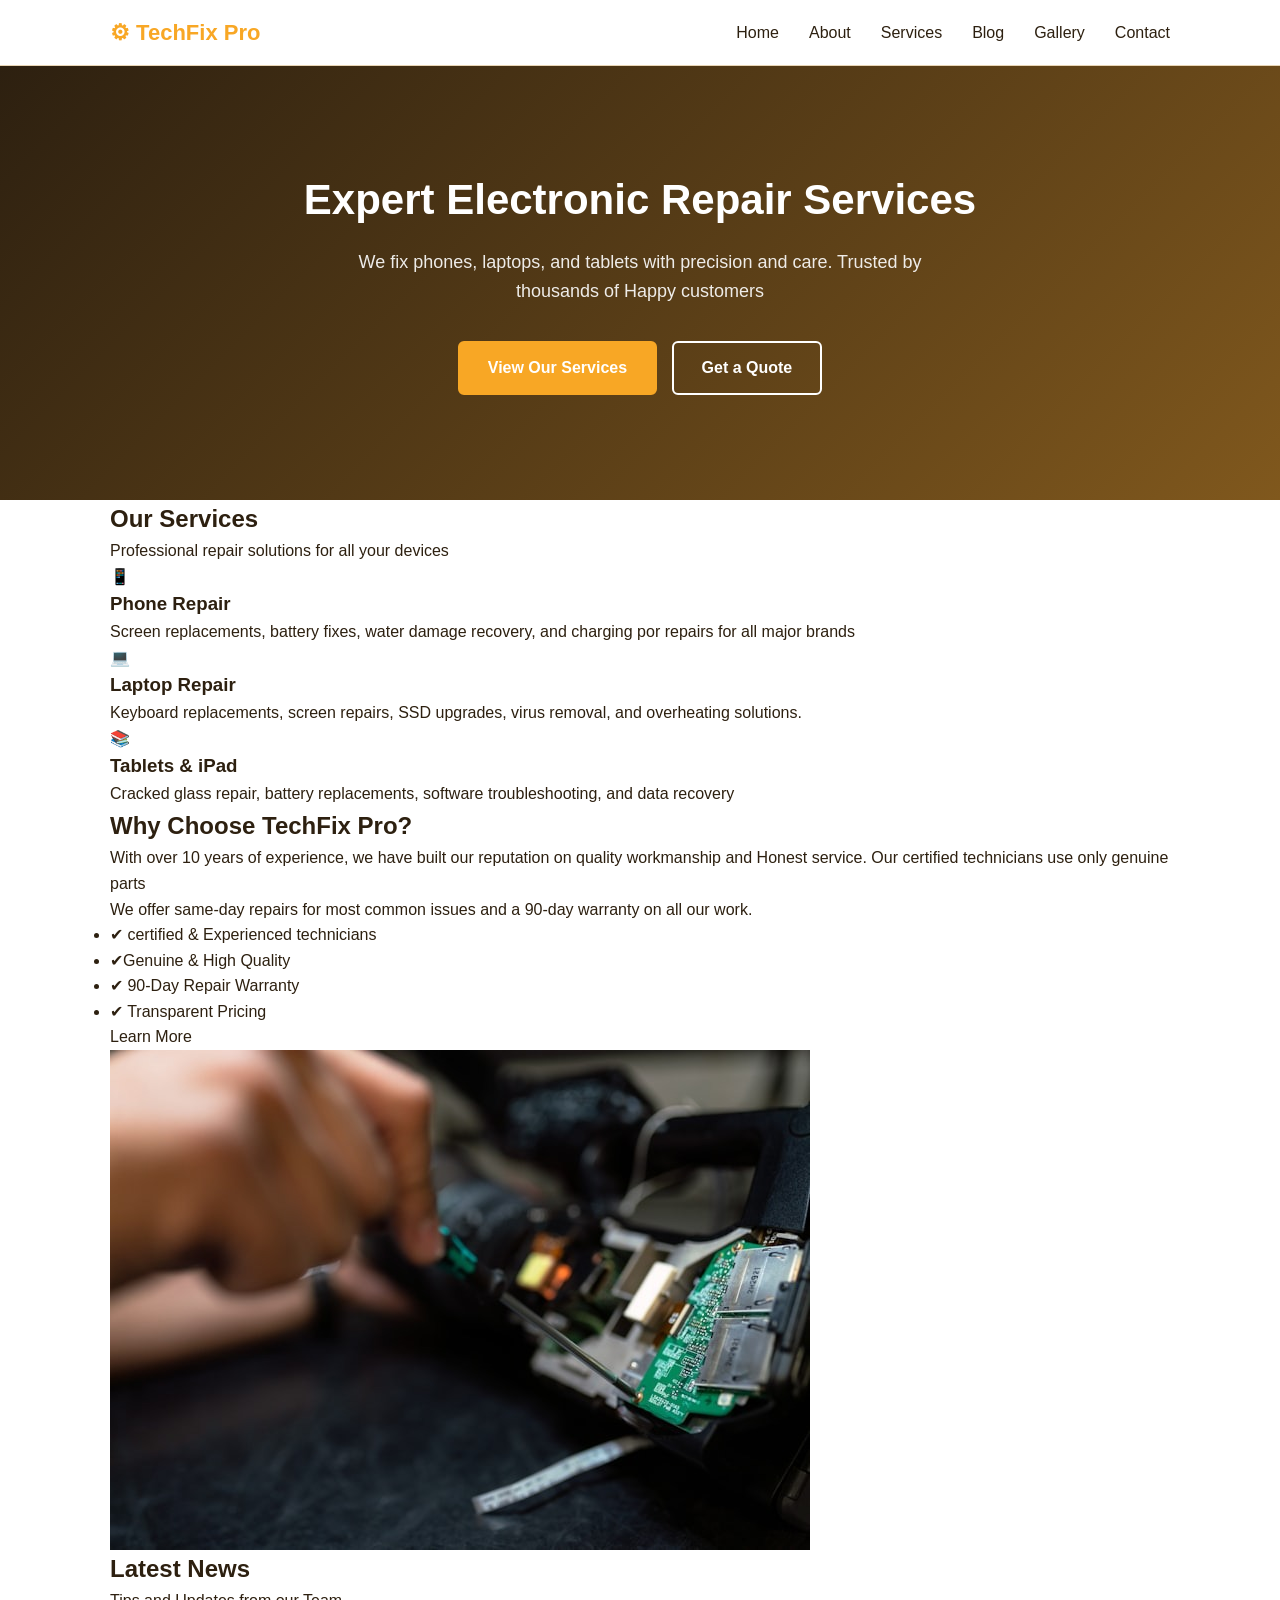
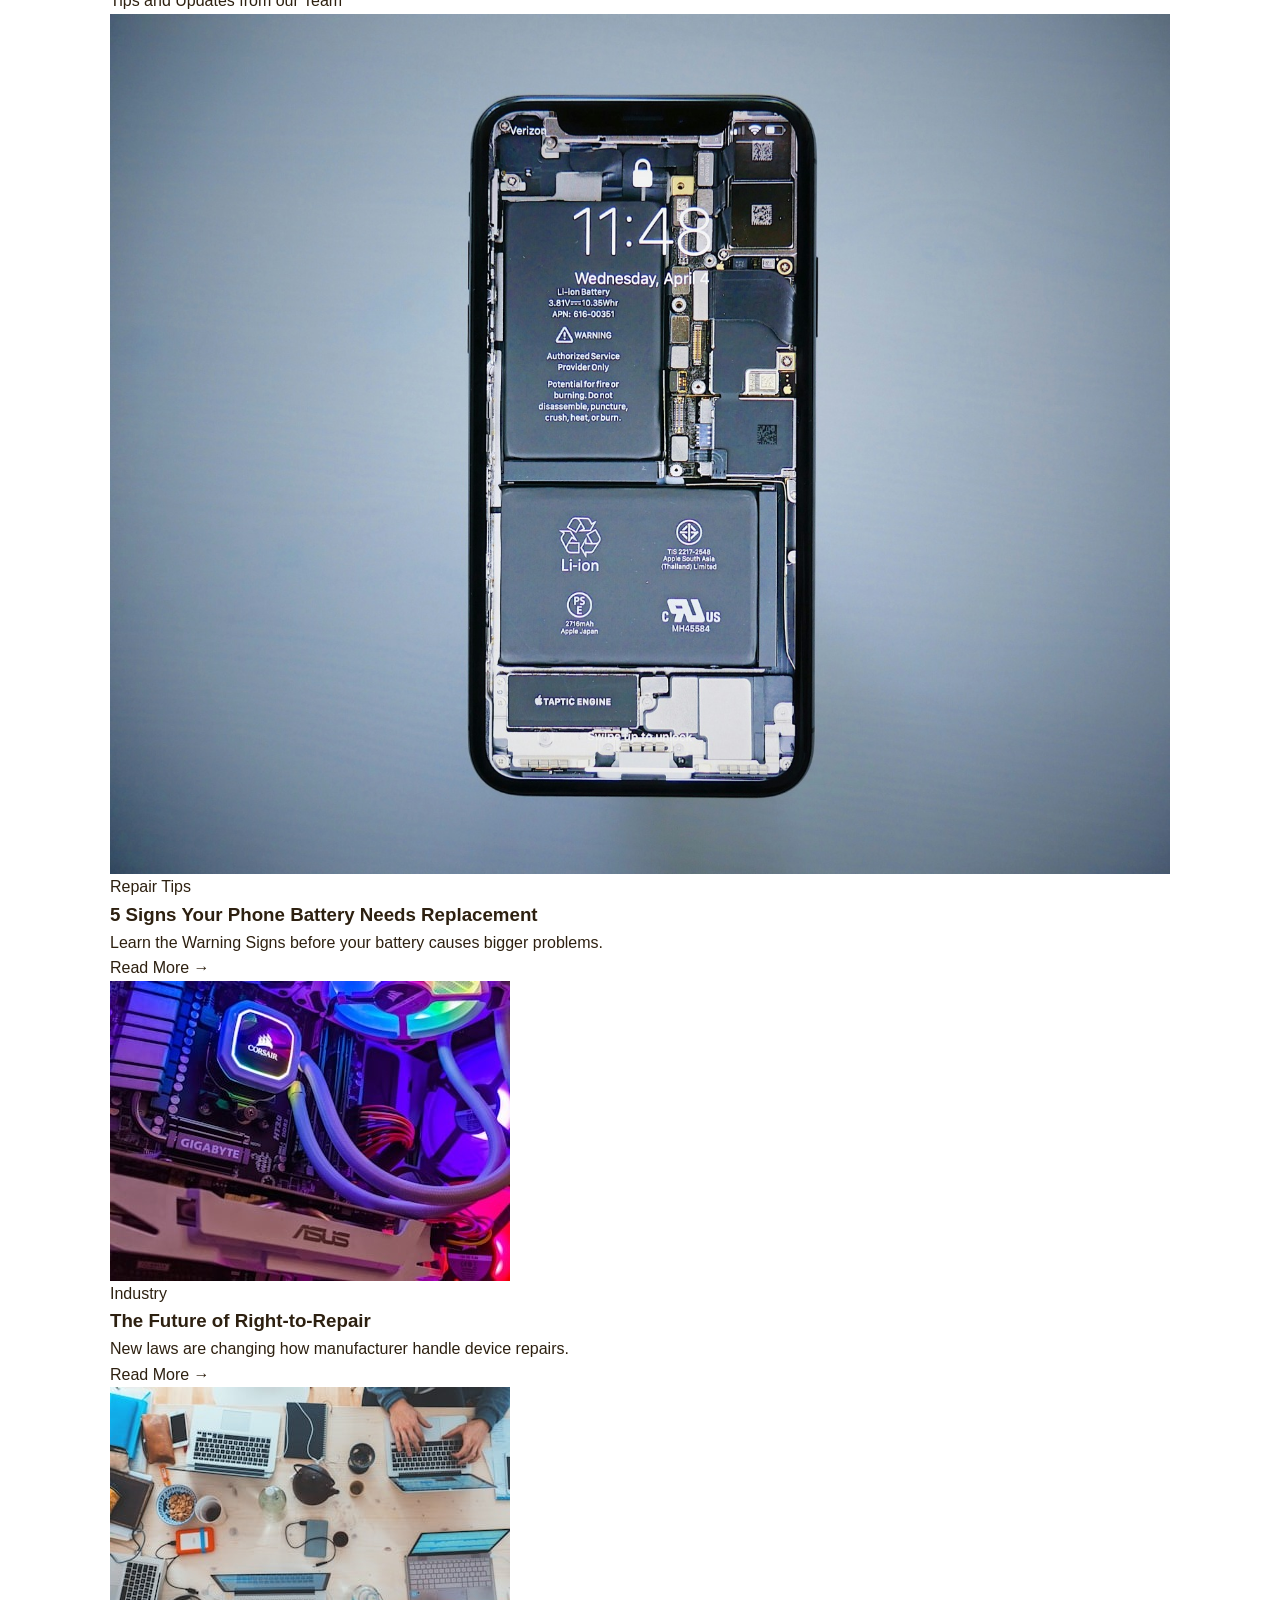
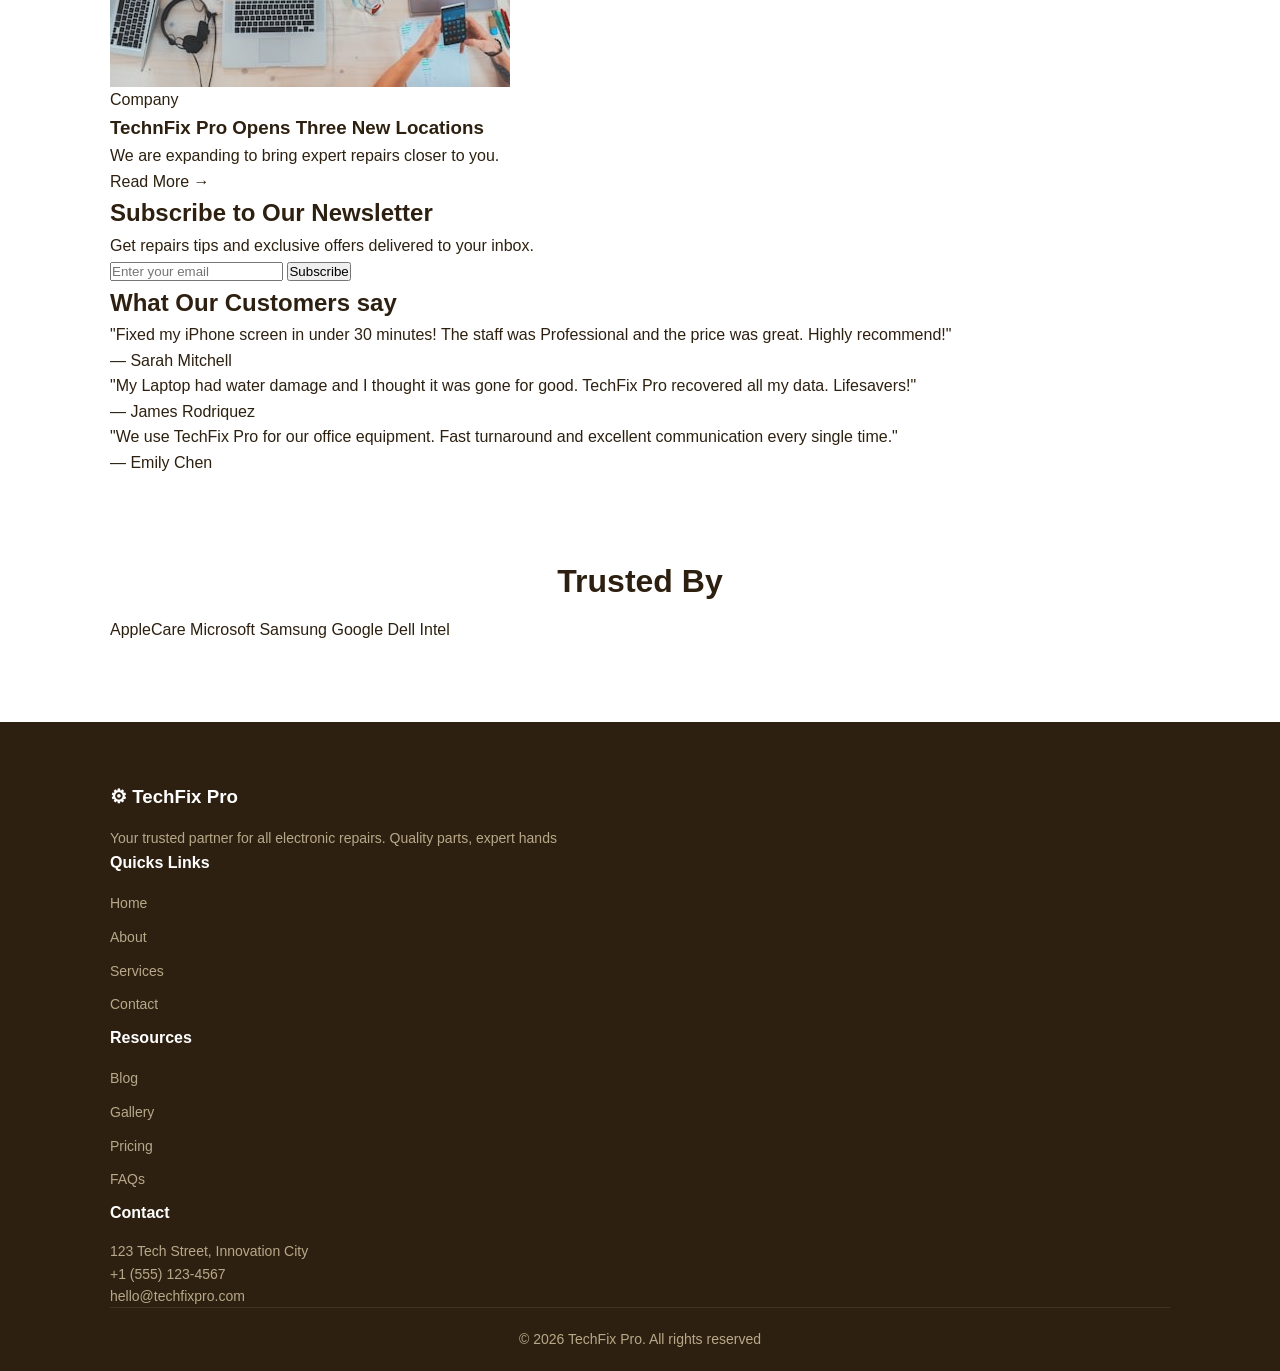
==== index.html @ 2971d7b5 "Add files via upload" ====
<!DOCTYPE html>
<html lang="en">
<head>
    <meta charset="UTF-8">
    <meta name="viewport" content="width=device-width, initial-scale=1.0">
    <title>TechFix Pro - Electronic Repair Shop</title>
    <link rel="stylesheet" href="style.css">
</head>
<body>
    <!-- Naviagation -->
     <nav class="navbar">
        <div class="container nav-container">
            <a href="index.html" class="logo">&#9881; TechFix Pro</a>
            <ul class="nav-links">
                <li><a href="index.html">Home</a></li>
                <li><a href="about.html">About</a></li>
                <li><a href="services.html">Services</a></li>
                <li><a href="blog.html">Blog</a></li>
                <li><a href="gallery.html">Gallery</a></li>
                <li><a href="contact.html">Contact</a></li>
            </ul>
        </div>
     </nav>

     <!-- Hero Section -->
      <header class="hero">
        <div class="container">
            <h1>Expert Electronic Repair Services</h1>
            <p>We fix phones, laptops, and tablets with precision and care. Trusted by thousands of Happy customers</p>
            <a href="services.html" class="btn">View Our Services</a>
            <a href="contact.html" class="btn btn-outline">Get a Quote</a>
        </div>
      </header>

      <!-- Services Section -->
       <section>
        <div class="container">
            <h2>Our Services </h2>
            <p>Professional repair solutions for all your devices</p>

            <div>
            <div>&#128241;</div>
            <h3>Phone Repair</h3>
            <p>Screen replacements, battery fixes, water damage recovery, and charging por repairs for all major brands</p>
            </div>

            <div>
                <div>&#128187;</div>
                <h3>Laptop Repair</h3>
                <p>Keyboard replacements, screen repairs, SSD upgrades, virus removal, and overheating solutions.</p>
            </div>

            <div>
                <div>&#128218;</div>
                <h3>Tablets & iPad</h3>
                <p>Cracked glass repair, battery replacements, software troubleshooting, and data recovery </p>
            </div>
        </div>
       </section>

       <!-- About Section -->
        <section>
            <div class="container">
                <div>
                    <div>
                        <h2>Why Choose TechFix Pro?</h2>
                        <p>With over 10 years of experience, we have built our reputation on quality workmanship and Honest service. Our certified technicians use only genuine parts</p>
                        <p>We offer same-day repairs for most common issues and a 90-day warranty on all our work.</p>
                        <ul>
                            <li>&#10004; certified & Experienced technicians</li>
                            <li>&#10004;Genuine & High Quality</li>
                            <li>&#10004; 90-Day Repair Warranty</li>
                            <li>&#10004; Transparent Pricing</li>
                        </ul>
                        <a href="about.html">Learn More</a>
                    </div>
                    <div>
                        <img src="img/sbj jr.jpg" alt="Technician repairing a device">
                    </div>
                </div>
            </div>
        </section>

        <!-- Latest News -->
         <section>
            <div class="container">
                <h2>Latest News</h2>
                <p>Tips and Updates from our Team</p>

                <div>
                    <article>
                        <img src="img/sbj jr2.jpg" alt="Phone Battery">
                        <div>
                            <span>Repair Tips</span>
                            <h3>5 Signs Your Phone Battery Needs Replacement</h3>
                            <P>Learn the Warning Signs before your battery causes bigger problems.</P>
                            <a href="blog.html">Read More &rarr;</a>
                        </div>
                    </article>
                    <article>
                        <img src="img/sbj jr3.jpg" alt="Laptop repair">
                        <div>
                            <span>Industry</span>
                            <h3>The Future of Right-to-Repair</h3>
                            <P>New laws are changing how manufacturer handle device repairs.</P>
                            <a href="blog.html">Read More &rarr;</a>
                        </div>
                    </article>
                    <article>
                        <img src="img/sbj jr4.jpg" alt="Tech team">
                        <div>
                            <span>Company</span>
                            <h3>TechnFix Pro Opens Three New Locations</h3>
                            <P>We are expanding to bring expert repairs closer to you.</P>
                            <a href="blog.html">Read More &rarr;</a>
                        </div>
                    </article>
                </div>
            </div>
         </section>

         <!-- Newsletter -->
          <section>
            <div class="container">
                <h2>Subscribe to Our Newsletter</h2>
                <p>Get repairs tips and exclusive offers delivered to your inbox.</p>
                <form action="#">
                    <input type="email" name="email" id="email" placeholder="Enter your email" required>
                    <button type="submit">Subscribe</button>
                </form>
            </div>
          </section>

          <!--Testimonals  -->
          <section>
            <div class="container">
                <h2>What Our Customers say</h2>

                <div>
                    <div>
                        <p>"Fixed my iPhone screen in under 30 minutes! The staff was Professional and the price was great. Highly recommend!"</p>
                        <p>&mdash; Sarah Mitchell</p>
                    </div>
                    <div>
                        <p>"My Laptop had water damage and I thought it was gone for good. TechFix Pro recovered all my data. Lifesavers!"</p>
                        <p>&mdash; James Rodriquez</p>
                    </div>
                      <div>
                        <p>"We use TechFix Pro for our office equipment. Fast turnaround and excellent communication every single time."</p>
                        <p>&mdash; Emily Chen</p>
                    </div>
                </div>
            </div>
          </section>

          <!-- Cilents -->
           <section class="section cilents">
            <div class="container">
                <h2 class="section-title">Trusted By</h2>
                <div class="cilent-logos">
                    <span>AppleCare</span>
                    <span>Microsoft</span>
                    <span>Samsung</span>
                    <span>Google</span>
                    <span>Dell</span>
                    <span>Intel</span>
                </div>
            </div>
           </section>

           <!--Footer -->
           <footer class="footer">
            <div class="container">
                <div class="footer-gid">
                    <div class="footer-brand">
                        <h3>&#9881; TechFix Pro</h3>
                        <p>Your trusted partner for all electronic repairs. Quality parts, expert hands</p>
                    </div>
                    <div class="footer-links">
                        <h4>Quicks Links</h4>
                        <ul>
                            <li><a href="index.html">Home</a></li>
                            <li><a href="about.html">About</a></li>
                            <li><a href="services.html">Services</a></li>
                            <li><a href="conatct.html">Contact</a></li>
                        </ul>
                    </div>
                    <div class="footer-links">
                    <h4>Resources</h4>
                    <ul>
                        <li><a href="blog.html">Blog</a></li>
                        <li><a href="gallery.html">Gallery</a></li>
                        <li><a href="services.html">Pricing</a></li>
                        <li><a href="contact.html">FAQs</a></li>
                    </ul>
                </div>
                <div class="footer-contact">
                    <h4>Contact</h4>
                    <p>123 Tech Street, Innovation City</p>
                    <p>+1 (555) 123-4567</p>
                    <p>hello@techfixpro.com</p>
                </div>
                <div class="footer-bottom">
                <p>&copy; 2026 TechFix Pro. All rights reserved</p>
                </div>
            </div>
        </footer>


</body>
</html>
---- style.css ----
/* CSS Variables */
:root {
    --primary: #f8A725;
    --primary-dark: #c68623;
    --dark: #2d2010;
    --gray: #80581D;
    --light-gray: #f5f0e8;
    --white: #ffffff;
    --border: #e8d5b5;
}

/* Base Style */
*{
    margin: 0%;
    padding: 0%;
    box-sizing: border-box;
}

body {
    font-family: 'Segoe UI', Tahoma, Geneva, Verdana, sans-serif;
    color: var(--dark);
    line-height: 1.6;
}

img {
    max-width: 100%;
    display: block;
}

a {
    text-decoration: none;
    color: inherit;
}

/* Containers */
.container {
    max-width: 1100px;
    margin: 0 auto;
    padding: 0 20px;
}

/* Buttons */
.btn {
    display: inline-block;
    padding: 12px 28px;
    background: var(--primary);
    color: var(--white);
    border-radius: 6px;
    font-weight: 600;
    border: 2px solid var(--primary);
    margin: 5px;
}

.btn:hover{
    background: var(--primary-dark);
    border-color: var(--primary-dark);
}

.btn-outline{
    background: transparent;
    color: var(--white);
    border: 2px solid var(--white);
}

.btn-outline:hover{
    background: var(--white);
    color: var(--dark);
}

/* Naviagtion */
.navbar{
    background: var(--white);
    border-bottom: 1px solid var(--border);
    padding: 15px 0;
}

.nav-container {
    display: flex;
    justify-content: space-between;
    align-items: center;
}

.logo {
    font-size: 22px;
    font-weight: 800;
    color: var(--primary);
}

.nav-links{
    list-style: none;
    display: flex;
    gap: 30px;
}

.nav-links a{
    color: var(--dark);
    font-weight: 500;
}

.nav-links a:hover{
    color: var(--primary);
}

/* Hero Section */
.hero {
    background: linear-gradient(135deg, var(--dark) 0%, var(--gray) 100%);
    color: var(--white);
    text-align: center;
    padding: 100px 20px;
}

.hero h1{
    font-size: 42px;
    margin-bottom: 15px;
}

.hero p{
    font-size: 18px;
    max-width: 600px;
    margin: 0 auto 30px;
    opacity: 0.9;
}

/* Section Styles */
.section {
    padding: 80px 0;
}

.section-title {
    text-align: center;
    font-size: 32px;
    margin-bottom: 10px;
}

.section-subtitle{
    text-align: center;
    color: var(--gray);
    margin-bottom: 50px;
}

/* Card Grid */
.card-gride {
    display: grid;
    gap: 2px;
}

.three-col {
    grid-template-columns: repeat(3, 1fr);
}

/* Card */
.card {
    background: var(--white);
    border: 1px solid var(--border);
    border-radius: 12px;
    padding: 30px;
    text-align: center;
}

.card:hover {
    box-shadow: 0 5px 20px rgba(45,32, 16,0.1);
}

.card-icon {
    font-size: 40px;
    margin-bottom: 15px;
}

card h3 {
    font-size: 20px;
    margin-bottom: 10px;
}

.card p {
    color: var(--gray);
}

/* news Card */
.news card {
    padding: 0;
    overflow: hidden;
    text-align: left;
}

.news -card img {
    width: 100%;
    height: 200px;
    object-fit: cover;
}

.card-body {
    padding: 20px;
}

.tag {
    display: inline-block;
    background: var(--primary);
    color: var(--white);
    padding: 4px 12px;
    border-radius: 20px;
    font-size: 12px;
    font-weight: 600;
    text-transform: uppercase;
}

.card-body h3 {
    margin: 10px 0;
}

.card-body a {
    color: var(--primary);
    font-weight: 600;
}

/* About Section */
.about-section {
    background: var(--light-gray);
}

.two-col {
    display: grid;
    grid-template-columns: 1fr 1fr;
    gap: 50px;
    text-align: center;
}

.about-text h2 {
    font-size: 32px;
    margin-bottom: 15px;
}

.fucture-list {
    list-style: none;
    margin: 20px 0;
}

.fucture-list li {
    padding: 8px 0;
    color: var(--dark);
}

.about-image img {
    border-radius: 12px;
    box-shadow: 0 10px 30px rgba(0,0,0,0.1)
}

/* Newsletter */
.newsletter {
    background: var(--primary);
    color: var(--white);
    text-align: center;
    padding: 60px 20px;
}

.newsletter h2 {
    font-size: 28px;
    margin-bottom: 10;
}

.newsletter p {
    margin-bottom: 25px;
    opacity: 0.9;
}

.newsletter form {
    display: flex;
    justify-content: center;
    gap: 10px;
    flex-wrap: wrap;
}

.newsletter input {
    padding: 12px 20px;
    border: none;
    border-radius: 6px;
    width: 300px;
    font-size: 16px;
}

/* Testimonimals */
.testimonials {
    text-align: left;
}

.quote {
    font-size: italic;
    color: var(--dark);
    margin-bottom: 15px;
}

.author {
    font-weight: 700;
    color: var(--primary-dark);
}

/* Clients */
.clients {
    text-align: center;
}

.clients-logos {
    display: flex;
    justify-content: center;
    gap: 40px;
    flex-wrap: wrap;
    margin-top: 30px;
}

.clients-logos span {
    font-size: 18px;
    font-weight: 700;
    color: var(--white);
    opacity: 0.6;
}

/* Footer */
.footer {
    background: var(--dark);
    color: var(--white);
    padding: 60px 0 20px;
}

.foot-grid {
    display: grid;
    grid-template-columns: 2fr 1fr 1fr 1.5fr;
    gap: 40px;
    margin-bottom: 40px;
}

.footer h3, .footer h4 {
    margin-bottom: 15px;
}

.footer p {
    color: #b8a88a;
    font-size: 14px;
}

.footer-links ul {
    list-style: none;
}

.footer-links li {
    margin-bottom: 8px;
}

.footer-links a {
    color: #b8a88a;
    font-size: 14px;
}

.footer-links a:hover {
    color: var(--primary);
}

.footer-bottom {
    border-top: 1px solid rgba(225,225,225,0.1);
    padding-top: 20px;
    text-align: center;
}

/* Page Headr (for inner pages) */
.page-header {
    background: var(--dark);
    color: var(--white);
    text-align: center;
    padding: 100px 20px 60px;
}

.page-header h1 {
    font-size: 36px;
    margin-bottom: 10px;
}

.page-header p {
    color: #b8a88a;
}

/* Services Page */
.service-detail {
    padding: 60px 0;
}

.service-detail:nth-child(even) {
    background: var(--light-gray);
}


.service-detail h2 {
    font-size: 26px;
    margin-bottom: 15px;
}

.service-detail p {
    color: var(--gray);
    margin-bottom: 15px;
}

.detail-list {
    list-style: none;
    margin: 15px 0 25px;
}

.detail-list li {
    padding: 6px 0;
    color: var(--dark);
}

.detail-list li:before {
content: "14 ";
color: var(--primary);
}

.price-tag {
    display: inline-block;
    background: var(--primary);
    color: var(--white);
    padding: 6px 16px;
    border-radius: 20px;
    font-weight: 700;
    font-size: 14px;
    margin-bottom: 15px;
}

/* Pricing Cards */
.pricing-card {
    display: grid;
    grid-template-columns: repeat(3, 1fr);
    gap: 25px;
    margin-top: 40px;
}

.pricing-card {
    background: var(--white);
    border: 2px solid var(--border);
    border-radius: 12px;
    padding: 35px 25px;
    text-align: center;
}

.pricing-card.feactured {
    border-color: var(--primary);
    position: relative;
}

.feactured-badge {
    position: absolute;
    top: 12px;
    left: 50px;
    transform: translateX(-50%);
    background: var(--primary);
    color: var(--white);
    padding: 5px 15px;
    border-radius: 20px;
    font-size: 12px;
    font-weight: 700;
}

.pricing-card .price {
    font-size: 36px;
    font-weight: 800;
    color: var(--primary);
}

.pricing-card .price span {
    font-size: 16px;
    color: var(--gray);
    font-weight: 400;
}

.pricing-feactures li {
    padding: 10px 0;
    border-bottom: 1px solid var(--border);
    font-size: 14px;
}

/* Blog Page */
.blog-grid {
    display: grid;
    grid-template-columns: 2fr 1fr;
    gap: 40px;
}

blog-posts {
    display: grid;
    gap: 30px;
}

.blog-post {
    display: grid;
    grid-template-columns: 1fr 2fr;
    gap: 20px;
    background: var(--white);
    border: 1px solid var(--border);
    border-radius: 12px;
    overflow: hidden;
}

.blog-post img {
    width: 100px;
    height: 100px;
    object-fit: cover;
}

.blog-post-content {
    padding: 20px;
}

.sidebar {
    background: var(--white);
    border: 1px solid var(--border);
    border-radius: 12px;
    height: fit-content;
}

.sidebar h3 {
    margin-bottom: 15px;
    padding-bottom: 10px;
}

.sidebar ul {
    list-style: none;
}

.sidebar li {
    padding: 8px 0;
    border-bottom: 1px solid var(--light-gray);
}

.sidebar a {
    color: var(--gray);
    font-size: 14px;
}

.sidebar a:hover {
    color: var(--primary);
}

/* Gallery page */
.gallery-grid {
    display: grid;
    grid-template-columns: repeat(3, 1fr);
    gap: 15px;
}

.gallery-item {
    border-radius: 10px;
    overflow: hidden;
}

.gallery-item img {
    width: 100px;
    height: 220px;
    object-fit: cover;
}

.gallery-item.wide {
    grid-column: span 2;
}

/* Contact Page */
.contact-grid {
    display: grid;
    grid-template-columns: 1fr 1.3fr;
    gap: 40px;
}

.contact-info-box {
    background: var(--white);
    border: 1px solid var(--border);
    border-radius: 12px;
    padding: 25px;
    margin: 20px;
}

.contact-info-box h3 {
    margin-bottom: 10px;
    color: var(--primary);
}

.conact-form{
    background: var(--white);
    border: 1px solid var(--border);
    border-radius: 12px;
    padding: 35px;
}

.form-group label {
    display: block;
    margin-bottom: 6px;
    font-weight: 600;
    font-size: 14px;
}

.form-group input,
,.form-group textarea
.form-group select {
    width: 100%;
    padding: 12px;
    border: 1px solid var(--border);
    border-radius: 6px;
    font-size: 15px;
    font-family: inherit;
}

.form-textarea {
    min-height: 120px;
    resize: vertical;
}

.form-row {
    display: grid;
    grid-template-columns: 1fr 1fr;
    gap: 15px;
}

/* FAQ */
.faq-item {
    background: var(--light-gray);
    border-radius: 10px;
    margin-bottom: 15px;
    padding: 20px;
}

.faq-item h3 {
    font-size: 16px;
    margin-bottom: 10px;
    color: var(--dark);
}

.faq-item p {
    color: var(--gray);
    font-size: 14px;

}

/* Responsive Design (Mobile) */

@media (max-width: 768px) {
    .nav-links {
        display: none;
    }

    .hero h1 {
        font-size: 28px;
    }

    .three-col,
    .two-col,
    .pricing-card,
    .gallery-grid,
    .blog-grid
    .contact-grid
    .footer-grid {
        grid-template-columns: 1fr;
    }

    .blog-post {
        grid-template-columns: 1fr;
    }

    .newsletter form {
        flex-direction: column: 1fr;
        align-items: center;
    }

    .newsletter input {
        width: 100%;
        max-width: 300px;
    }

    .clients-logos {
        @media (max-width: 768px) {
            .pricing-grid,
            .blog-grid,
            .contact-grid,
            .footer-grid {
                grid-template-columns: 1fr;
        }

        .blog-post {
            grid-template-columns: 1fr;
        }

        .newsletter form {
            flex-direction: column;
            align-items: center;
        }

        .client-logos {
            gap: 20px;
        }

        .form-row {
            grid-template-columns: 1fr;
        }
}
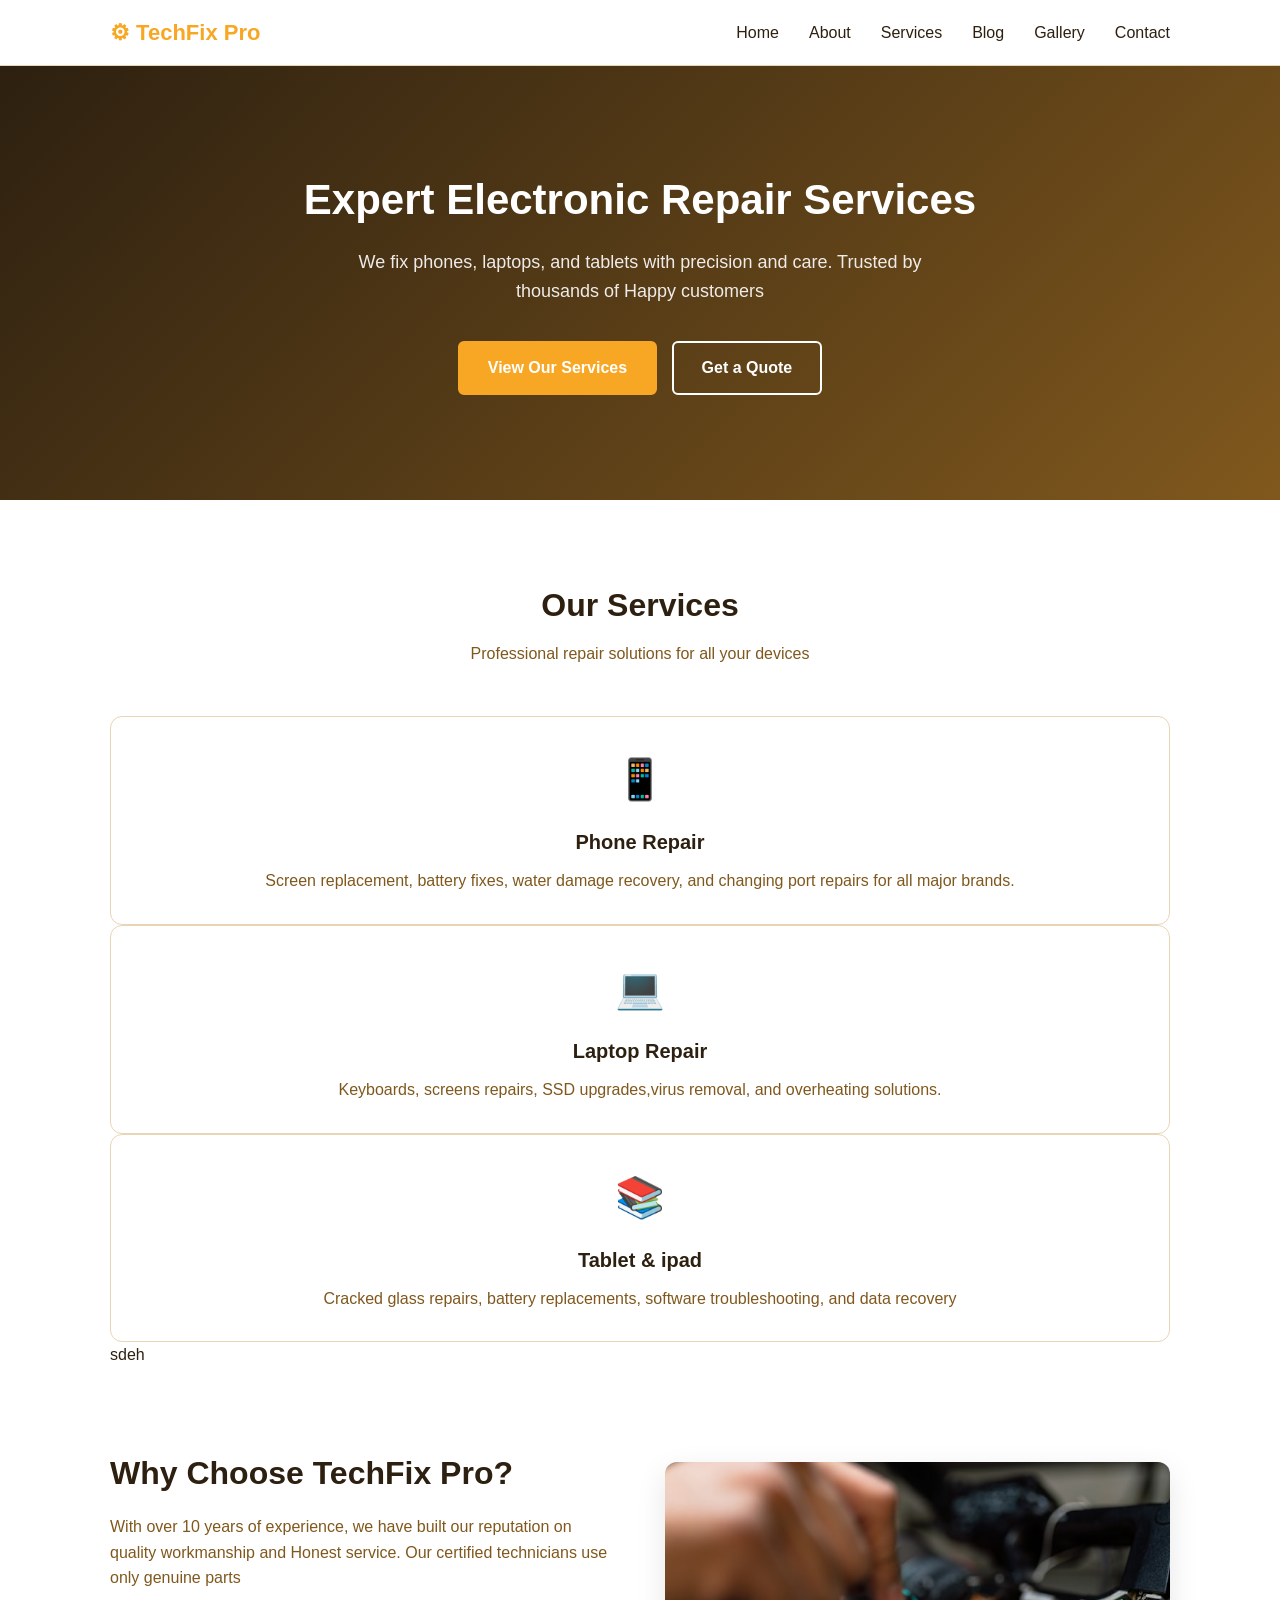
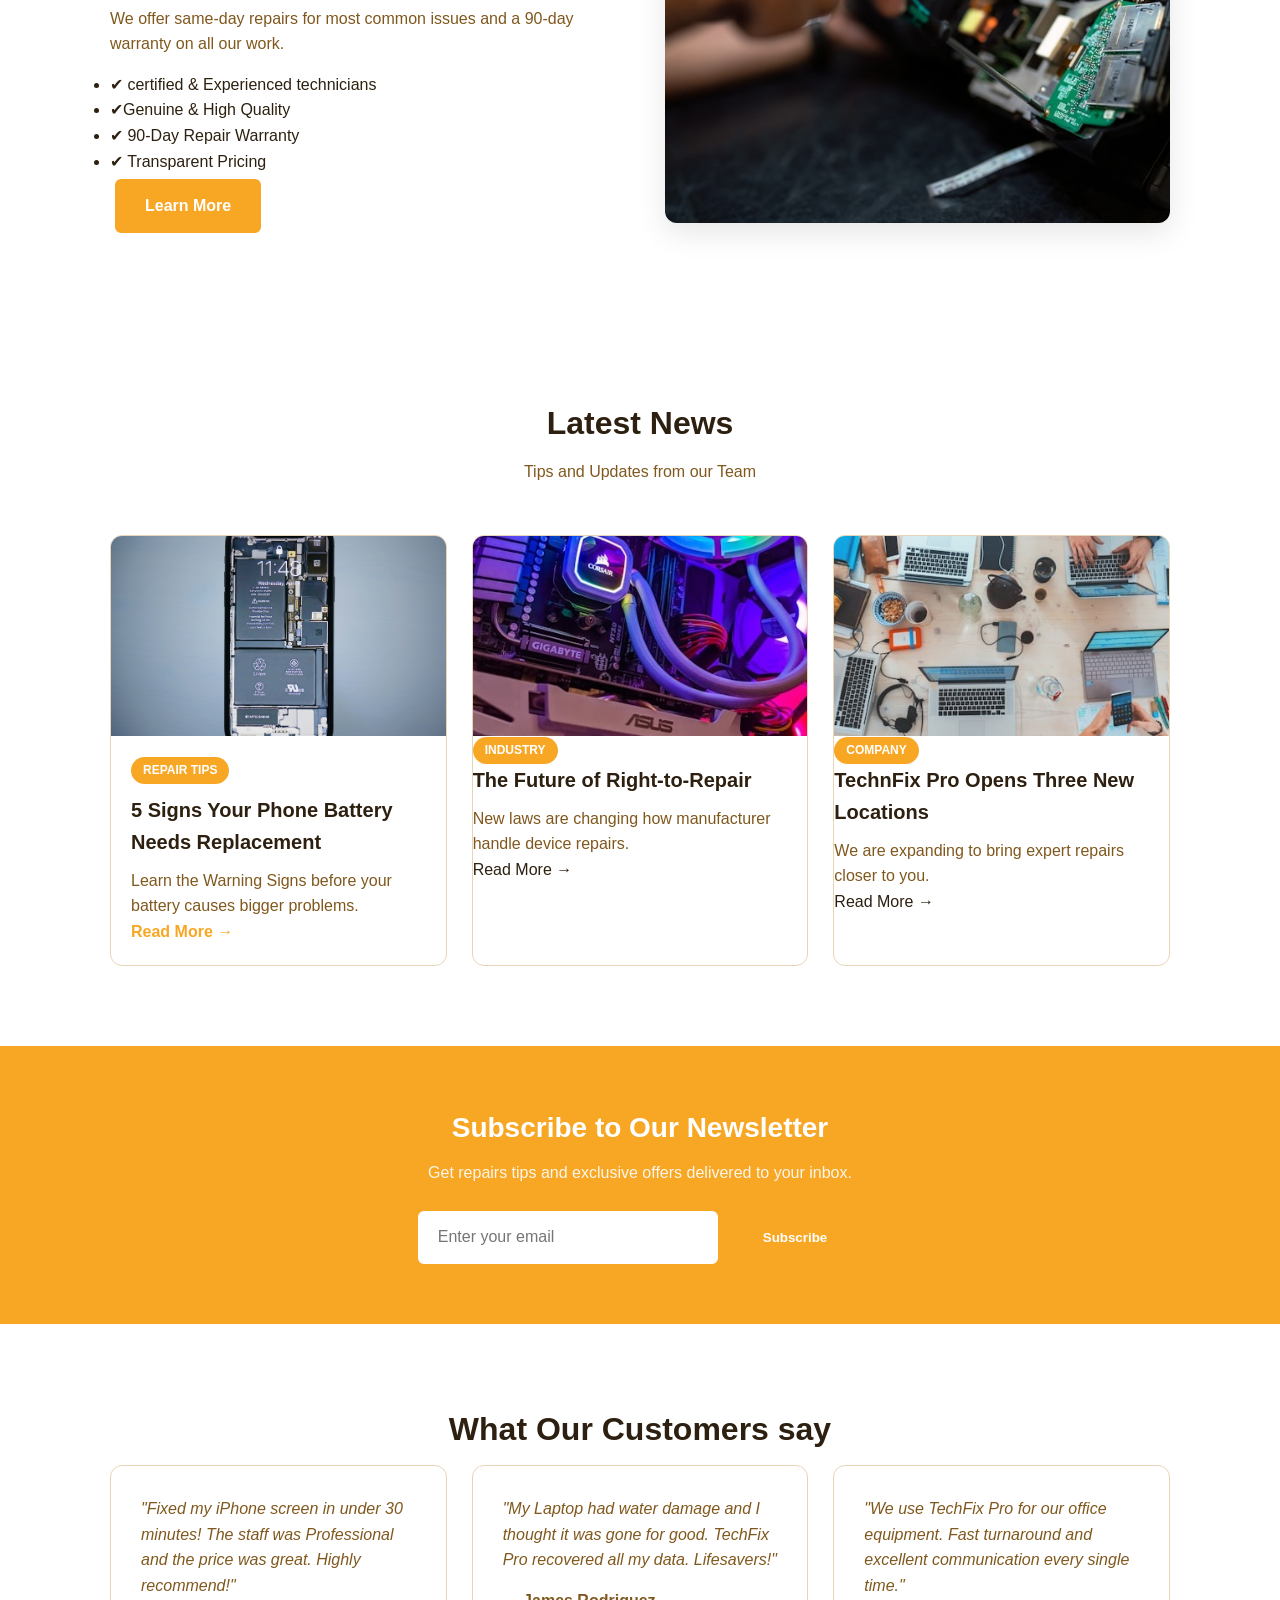
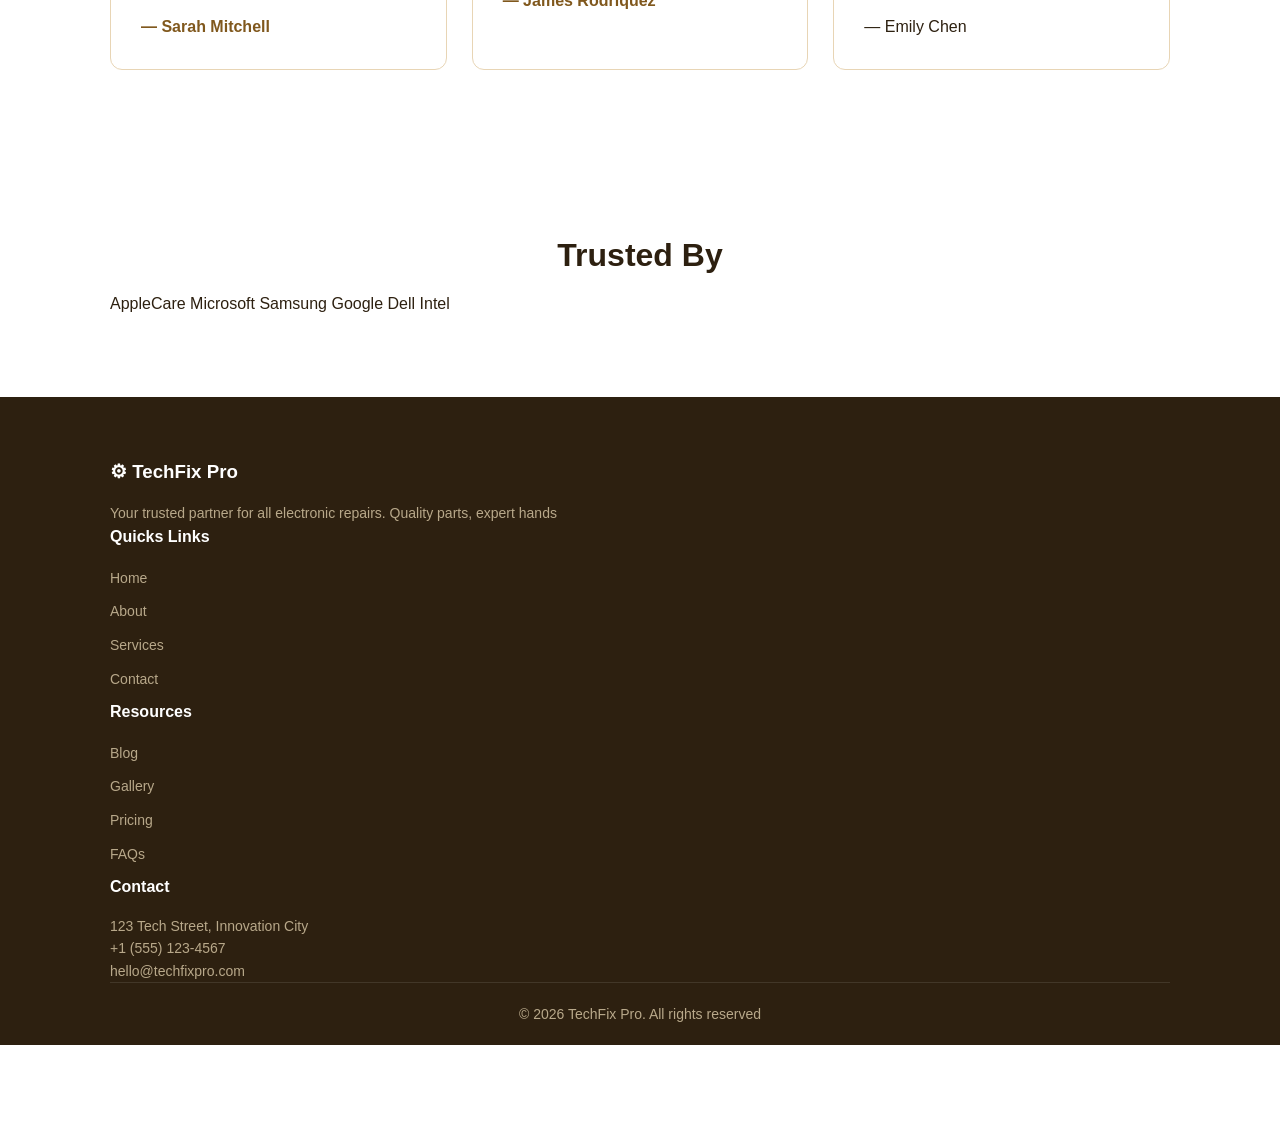
==== commit e39c3dbc: "Add files via upload" ====
--- a/index.html
+++ b/index.html
@@ -35,46 +35,48 @@
       <!-- Services Section -->
        <section>
         <div class="container">
-            <h2>Our Services </h2>
-            <p>Professional repair solutions for all your devices</p>
-
-            <div>
-            <div>&#128241;</div>
-            <h3>Phone Repair</h3>
-            <p>Screen replacements, battery fixes, water damage recovery, and charging por repairs for all major brands</p>
-            </div>
-
-            <div>
-                <div>&#128187;</div>
+            <h2 class="section-title">Our Services</h2>
+            <p class="section-subtitle ">Professional repair solutions for all your devices</p>
+
+            <div class="card">
+                <div class="card-icon">&#128241;</div>
+                <h3>Phone Repair</h3>
+                <p>Screen replacement, battery fixes, water damage recovery, and changing port repairs for all major brands.</p>
+
+
+            </div>
+            <div class="card">
+                <div class="card-icon">&#128187;</div>
                 <h3>Laptop Repair</h3>
-                <p>Keyboard replacements, screen repairs, SSD upgrades, virus removal, and overheating solutions.</p>
-            </div>
-
-            <div>
-                <div>&#128218;</div>
-                <h3>Tablets & iPad</h3>
-                <p>Cracked glass repair, battery replacements, software troubleshooting, and data recovery </p>
-            </div>
-        </div>
-       </section>
-
+                <p>Keyboards, screens repairs, SSD upgrades,virus removal, and overheating solutions.</p>
+            </p>
+            </div>
+
+            <div class="card">
+                <div class="card-icon">&#128218;</div>
+                <h3>Tablet & ipad</h3>
+                <p>Cracked glass repairs, battery replacements, software troubleshooting, and data recovery</p>
+              </div>    sdeh   
+            </div>
+         </div>
+ 
        <!-- About Section -->
-        <section>
-            <div class="container">
-                <div>
-                    <div>
+        <section class="section about-section">
+            <div class="container">
+                <div class="two-col">
+                    <div class="about-text">
                         <h2>Why Choose TechFix Pro?</h2>
                         <p>With over 10 years of experience, we have built our reputation on quality workmanship and Honest service. Our certified technicians use only genuine parts</p>
                         <p>We offer same-day repairs for most common issues and a 90-day warranty on all our work.</p>
-                        <ul>
+                        <ul class="feacture-list">
                             <li>&#10004; certified & Experienced technicians</li>
                             <li>&#10004;Genuine & High Quality</li>
                             <li>&#10004; 90-Day Repair Warranty</li>
                             <li>&#10004; Transparent Pricing</li>
                         </ul>
-                        <a href="about.html">Learn More</a>
-                    </div>
-                    <div>
+                        <a href="about.html" class="btn">Learn More</a>
+                    </div>
+                    <div class="about-image">
                         <img src="img/sbj jr.jpg" alt="Technician repairing a device">
                     </div>
                 </div>
@@ -82,34 +84,34 @@
         </section>
 
         <!-- Latest News -->
-         <section>
-            <div class="container">
-                <h2>Latest News</h2>
-                <p>Tips and Updates from our Team</p>
-
-                <div>
-                    <article>
+         <section class="latest-news">
+            <div class="container">
+                <h2 class="section-title">Latest News</h2>
+                <p class="section-subtitle">Tips and Updates from our Team</p>
+
+                    <div class="card-grid three-col">
+                    <article class="card news-card">
                         <img src="img/sbj jr2.jpg" alt="Phone Battery">
-                        <div>
-                            <span>Repair Tips</span>
+                        <div class="card-body">
+                            <span class="tag">Repair Tips</span>
                             <h3>5 Signs Your Phone Battery Needs Replacement</h3>
                             <P>Learn the Warning Signs before your battery causes bigger problems.</P>
                             <a href="blog.html">Read More &rarr;</a>
                         </div>
                     </article>
-                    <article>
+                    <article class="card news-card">
                         <img src="img/sbj jr3.jpg" alt="Laptop repair">
                         <div>
-                            <span>Industry</span>
+                            <span class="tag">Industry</span>
                             <h3>The Future of Right-to-Repair</h3>
                             <P>New laws are changing how manufacturer handle device repairs.</P>
                             <a href="blog.html">Read More &rarr;</a>
                         </div>
                     </article>
-                    <article>
+                    <article class="card news-card">
                         <img src="img/sbj jr4.jpg" alt="Tech team">
                         <div>
-                            <span>Company</span>
+                            <span class="tag">Company</span>
                             <h3>TechnFix Pro Opens Three New Locations</h3>
                             <P>We are expanding to bring expert repairs closer to you.</P>
                             <a href="blog.html">Read More &rarr;</a>
@@ -120,34 +122,34 @@
          </section>
 
          <!-- Newsletter -->
-          <section>
+          <section class="newsletter">
             <div class="container">
                 <h2>Subscribe to Our Newsletter</h2>
                 <p>Get repairs tips and exclusive offers delivered to your inbox.</p>
                 <form action="#">
                     <input type="email" name="email" id="email" placeholder="Enter your email" required>
-                    <button type="submit">Subscribe</button>
+                    <button type="submit" class="btn">Subscribe</button>
                 </form>
             </div>
           </section>
 
           <!--Testimonals  -->
-          <section>
-            <div class="container">
-                <h2>What Our Customers say</h2>
-
-                <div>
-                    <div>
-                        <p>"Fixed my iPhone screen in under 30 minutes! The staff was Professional and the price was great. Highly recommend!"</p>
-                        <p>&mdash; Sarah Mitchell</p>
-                    </div>
-                    <div>
-                        <p>"My Laptop had water damage and I thought it was gone for good. TechFix Pro recovered all my data. Lifesavers!"</p>
-                        <p>&mdash; James Rodriquez</p>
-                    </div>
-                      <div>
-                        <p>"We use TechFix Pro for our office equipment. Fast turnaround and excellent communication every single time."</p>
-                        <p>&mdash; Emily Chen</p>
+          <section class="section testimonial">
+            <div class="container">
+                <h2 class="section-title">What Our Customers say</h2>
+
+                <div class="card-grid three-col">
+                    <div class="card testimonial-card">
+                        <p class="quote">"Fixed my iPhone screen in under 30 minutes! The staff was Professional and the price was great. Highly recommend!"</p>
+                        <p class="author">&mdash; Sarah Mitchell</p>
+                    </div>
+                    <div class="card testimonial-card">
+                        <p class="quote">"My Laptop had water damage and I thought it was gone for good. TechFix Pro recovered all my data. Lifesavers!"</p>
+                        <p class="author">&mdash; James Rodriquez</p>
+                    </div>
+                      <div class="card testimonial-card">
+                        <p class="quote">"We use TechFix Pro for our office equipment. Fast turnaround and excellent communication every single time."</p>
+                        <p"author">&mdash; Emily Chen</p>
                     </div>
                 </div>
             </div>
--- a/style.css
+++ b/style.css
@@ -1,18 +1,18 @@
 /* CSS Variables */
 :root {
-    --primary: #f8A725;
-    --primary-dark: #c68623;
+    --primary: #F8A725;
+    --Primary-dark: #c68623;
     --dark: #2d2010;
     --gray: #80581D;
-    --light-gray: #f5f0e8;
+    --Light-gray: #f5f0e8;
     --white: #ffffff;
     --border: #e8d5b5;
 }
 
 /* Base Style */
-*{
-    margin: 0%;
-    padding: 0%;
+* {
+    margin: 0;
+    padding: 0;
     box-sizing: border-box;
 }
 
@@ -20,16 +20,19 @@
     font-family: 'Segoe UI', Tahoma, Geneva, Verdana, sans-serif;
     color: var(--dark);
     line-height: 1.6;
+
 }
 
 img {
     max-width: 100%;
     display: block;
+
 }
 
 a {
     text-decoration: none;
     color: inherit;
+
 }
 
 /* Containers */
@@ -37,6 +40,7 @@
     max-width: 1100px;
     margin: 0 auto;
     padding: 0 20px;
+
 }
 
 /* Buttons */
@@ -51,24 +55,28 @@
     margin: 5px;
 }
 
-.btn:hover{
-    background: var(--primary-dark);
-    border-color: var(--primary-dark);
-}
-
-.btn-outline{
+.btn:hover {
+    background: var(--Primary-dark);
+    border-color: var(--Primary-dark);
+
+}
+
+.btn-outline {
     background: transparent;
     color: var(--white);
     border: 2px solid var(--white);
-}
-
-.btn-outline:hover{
+
+}
+
+.btn-outline:hover {
     background: var(--white);
     color: var(--dark);
-}
-
-/* Naviagtion */
-.navbar{
+
+
+}
+
+/* Navigation */
+.navbar {
     background: var(--white);
     border-bottom: 1px solid var(--border);
     padding: 15px 0;
@@ -86,18 +94,19 @@
     color: var(--primary);
 }
 
-.nav-links{
+.nav-links {
     list-style: none;
     display: flex;
     gap: 30px;
 }
 
-.nav-links a{
+.nav-links a {
+
+    font-weight: 500;
     color: var(--dark);
-    font-weight: 500;
-}
-
-.nav-links a:hover{
+}
+
+.nav-links a:hover {
     color: var(--primary);
 }
 
@@ -105,50 +114,60 @@
 .hero {
     background: linear-gradient(135deg, var(--dark) 0%, var(--gray) 100%);
     color: var(--white);
-    text-align: center;
     padding: 100px 20px;
-}
-
-.hero h1{
+    text-align: center;
+}
+
+.hero h1 {
     font-size: 42px;
     margin-bottom: 15px;
 }
 
-.hero p{
+.hero p {
     font-size: 18px;
+    margin-bottom: 30px;
     max-width: 600px;
     margin: 0 auto 30px;
     opacity: 0.9;
-}
-
-/* Section Styles */
-.section {
-    padding: 80px 0;
+
+}
+
+/* Section */
+section {
+    padding: 80px 0px;
+
+
 }
 
 .section-title {
     text-align: center;
+    margin-bottom: 10px;
     font-size: 32px;
-    margin-bottom: 10px;
-}
-
-.section-subtitle{
-    text-align: center;
+}
+
+.section-subtitle {
+    text-align: center;
+    margin-bottom: 50px;
+
     color: var(--gray);
-    margin-bottom: 50px;
 }
 
 /* Card Grid */
-.card-gride {
-    display: grid;
-    gap: 2px;
+.card-grid {
+    display: grid;
+    gap: 25px;
 }
 
 .three-col {
     grid-template-columns: repeat(3, 1fr);
 }
 
-/* Card */
+.two-col {
+    grid-template-columns: repeat(2, 1fr);
+}
+
+/* ----- Cards ----- */
+
 .card {
     background: var(--white);
     border: 1px solid var(--border);
@@ -158,7 +177,7 @@
 }
 
 .card:hover {
-    box-shadow: 0 5px 20px rgba(45,32, 16,0.1);
+    box-shadow: 0 5px 20px rgba(45, 32, 16, 0.1);
 }
 
 .card-icon {
@@ -166,7 +185,7 @@
     margin-bottom: 15px;
 }
 
-card h3 {
+.card h3 {
     font-size: 20px;
     margin-bottom: 10px;
 }
@@ -175,14 +194,15 @@
     color: var(--gray);
 }
 
-/* news Card */
-.news card {
+/* ----- News Cards ----- */
+
+.news-card {
     padding: 0;
     overflow: hidden;
     text-align: left;
 }
 
-.news -card img {
+.news-card img {
     width: 100%;
     height: 200px;
     object-fit: cover;
@@ -212,7 +232,8 @@
     font-weight: 600;
 }
 
-/* About Section */
+/* ----- About Section ----- */
+
 .about-section {
     background: var(--light-gray);
 }
@@ -221,7 +242,7 @@
     display: grid;
     grid-template-columns: 1fr 1fr;
     gap: 50px;
-    text-align: center;
+    align-items: center;
 }
 
 .about-text h2 {
@@ -229,22 +250,27 @@
     margin-bottom: 15px;
 }
 
-.fucture-list {
+.about-text p {
+    color: var(--gray);
+    margin-bottom: 15px;
+}
+
+.feature-list {
     list-style: none;
     margin: 20px 0;
 }
 
-.fucture-list li {
+.feature-list li {
     padding: 8px 0;
     color: var(--dark);
 }
 
 .about-image img {
     border-radius: 12px;
-    box-shadow: 0 10px 30px rgba(0,0,0,0.1)
-}
-
-/* Newsletter */
+    box-shadow: 0 10px 30px rgba(0, 0, 0, 0.1);
+}
+
+/* ---- Newsletter ---- */
 .newsletter {
     background: var(--primary);
     color: var(--white);
@@ -254,7 +280,7 @@
 
 .newsletter h2 {
     font-size: 28px;
-    margin-bottom: 10;
+    margin-bottom: 10px;
 }
 
 .newsletter p {
@@ -277,28 +303,34 @@
     font-size: 16px;
 }
 
-/* Testimonimals */
+/* ---- Testimonials ---- */
 .testimonials {
+    background: var(--light-gray);
+}
+
+.testimonial-card {
     text-align: left;
 }
 
 .quote {
-    font-size: italic;
+    font-style: italic;
     color: var(--dark);
     margin-bottom: 15px;
 }
+
+.quote {}
 
 .author {
     font-weight: 700;
     color: var(--primary-dark);
 }
 
-/* Clients */
+/* ---- Clients ---- */
 .clients {
     text-align: center;
 }
 
-.clients-logos {
+.client-logos {
     display: flex;
     justify-content: center;
     gap: 40px;
@@ -306,28 +338,29 @@
     margin-top: 30px;
 }
 
-.clients-logos span {
+.client-logos span {
     font-size: 18px;
     font-weight: 700;
-    color: var(--white);
+    color: var(--gray);
     opacity: 0.6;
 }
 
-/* Footer */
+/* ---- Footer ---- */
 .footer {
     background: var(--dark);
     color: var(--white);
     padding: 60px 0 20px;
 }
 
-.foot-grid {
+.footer-grid {
     display: grid;
     grid-template-columns: 2fr 1fr 1fr 1.5fr;
     gap: 40px;
     margin-bottom: 40px;
 }
 
-.footer h3, .footer h4 {
+.footer h3,
+.footer h4 {
     margin-bottom: 15px;
 }
 
@@ -354,12 +387,57 @@
 }
 
 .footer-bottom {
-    border-top: 1px solid rgba(225,225,225,0.1);
+    border-top: 1px solid rgba(255, 255, 255, 0.1);
     padding-top: 20px;
-    text-align: center;
-}
-
-/* Page Headr (for inner pages) */
+}
+
+.footer-grid {
+    display: grid;
+    grid-template-columns: 2fr 1fr 1fr 1.5fr;
+    gap: 40px;
+    margin-bottom: 40px;
+}
+
+.footer h3,
+.footer h4 {
+    margin-bottom: 15px;
+}
+
+.footer p {
+    color: #b8a88a;
+    font-size: 14px;
+}
+
+.footer-links ul {
+    list-style: none;
+}
+
+.footer-links li {
+    margin-bottom: 8px;
+}
+
+.footer-links a {
+    color: #b8a88a;
+    font-size: 14px;
+}
+
+.footer-links a:hover {
+    color: var(--primary);
+}
+
+.footer-bottom {
+    border-top: 1px solid rgba(255, 255, 255, 0.1);
+    padding-top: 20px;
+}
+
+
+.footer-bottom {
+    border-top: 1px solid rgba(255, 255, 255, 0.1);
+    padding-top: 20px;
+    text-align: center;
+}
+
+/* ---- Page Header (for inner pages) ---- */
 .page-header {
     background: var(--dark);
     color: var(--white);
@@ -376,7 +454,7 @@
     color: #b8a88a;
 }
 
-/* Services Page */
+/* ---- Services Page ---- */
 .service-detail {
     padding: 60px 0;
 }
@@ -385,10 +463,10 @@
     background: var(--light-gray);
 }
 
-
 .service-detail h2 {
     font-size: 26px;
-    margin-bottom: 15px;
+
+    margin-bottom: 15px
 }
 
 .service-detail p {
@@ -406,9 +484,9 @@
     color: var(--dark);
 }
 
-.detail-list li:before {
-content: "14 ";
-color: var(--primary);
+.detail-list li::before {
+    content: "✦  ";
+    color: var(--primary);
 }
 
 .price-tag {
@@ -422,8 +500,8 @@
     margin-bottom: 15px;
 }
 
-/* Pricing Cards */
-.pricing-card {
+/* ---- Pricing Cards ---- */
+.pricing-grid {
     display: grid;
     grid-template-columns: repeat(3, 1fr);
     gap: 25px;
@@ -438,15 +516,15 @@
     text-align: center;
 }
 
-.pricing-card.feactured {
+.pricing-card.featured {
     border-color: var(--primary);
     position: relative;
 }
 
-.feactured-badge {
+.featured-badge {
     position: absolute;
-    top: 12px;
-    left: 50px;
+    top: -12px;
+    left: 50%;
     transform: translateX(-50%);
     background: var(--primary);
     color: var(--white);
@@ -468,20 +546,26 @@
     font-weight: 400;
 }
 
-.pricing-feactures li {
+.pricing-features {
+    list-style: none;
+    text-align: left;
+    margin: 20px 0;
+}
+
+.pricing-features li {
     padding: 10px 0;
     border-bottom: 1px solid var(--border);
     font-size: 14px;
 }
 
-/* Blog Page */
+/* ---- Blog Page ---- */
 .blog-grid {
     display: grid;
     grid-template-columns: 2fr 1fr;
     gap: 40px;
 }
 
-blog-posts {
+.blog-posts {
     display: grid;
     gap: 30px;
 }
@@ -497,8 +581,8 @@
 }
 
 .blog-post img {
-    width: 100px;
-    height: 100px;
+    width: 100%;
+    height: 100%;
     object-fit: cover;
 }
 
@@ -510,12 +594,17 @@
     background: var(--white);
     border: 1px solid var(--border);
     border-radius: 12px;
+    padding: 25px;
     height: fit-content;
 }
 
 .sidebar h3 {
     margin-bottom: 15px;
     padding-bottom: 10px;
+}
+
+.sidebar h3 {
+    color: var(--primary);
 }
 
 .sidebar ul {
@@ -536,7 +625,7 @@
     color: var(--primary);
 }
 
-/* Gallery page */
+/* ---- Gallery Page ---- */
 .gallery-grid {
     display: grid;
     grid-template-columns: repeat(3, 1fr);
@@ -549,7 +638,7 @@
 }
 
 .gallery-item img {
-    width: 100px;
+    width: 100%;
     height: 220px;
     object-fit: cover;
 }
@@ -558,7 +647,7 @@
     grid-column: span 2;
 }
 
-/* Contact Page */
+/* ---- Contact Page ---- */
 .contact-grid {
     display: grid;
     grid-template-columns: 1fr 1.3fr;
@@ -570,7 +659,7 @@
     border: 1px solid var(--border);
     border-radius: 12px;
     padding: 25px;
-    margin: 20px;
+    margin-bottom: 20px;
 }
 
 .contact-info-box h3 {
@@ -578,13 +667,17 @@
     color: var(--primary);
 }
 
-.conact-form{
+.contact-form {
     background: var(--white);
     border: 1px solid var(--border);
     border-radius: 12px;
     padding: 35px;
 }
 
+.form-group {
+    margin-bottom: 20px;
+}
+
 .form-group label {
     display: block;
     margin-bottom: 6px;
@@ -593,7 +686,7 @@
 }
 
 .form-group input,
-,.form-group textarea
+.form-group textarea,
 .form-group select {
     width: 100%;
     padding: 12px;
@@ -603,7 +696,7 @@
     font-family: inherit;
 }
 
-.form-textarea {
+.form-group textarea {
     min-height: 120px;
     resize: vertical;
 }
@@ -614,7 +707,15 @@
     gap: 15px;
 }
 
-/* FAQ */
+/* ---- FAQ ---- */
+.faq-item {
+    background: var(--light-gray);
+    border-radius: 10px;
+    margin-bottom: 15px;
+    padding: 20px;
+}
+
+/* ---- FAQ ---- */
 .faq-item {
     background: var(--light-gray);
     border-radius: 10px;
@@ -631,10 +732,11 @@
 .faq-item p {
     color: var(--gray);
     font-size: 14px;
-
-}
-
-/* Responsive Design (Mobile) */
+}
+
+/* =============================================
+   Responsive Design (Mobile)
+   ============================================= */
 
 @media (max-width: 768px) {
     .nav-links {
@@ -647,10 +749,10 @@
 
     .three-col,
     .two-col,
-    .pricing-card,
+    .pricing-grid,
     .gallery-grid,
-    .blog-grid
-    .contact-grid
+    .blog-grid,
+    .contact-grid,
     .footer-grid {
         grid-template-columns: 1fr;
     }
@@ -660,7 +762,7 @@
     }
 
     .newsletter form {
-        flex-direction: column: 1fr;
+        flex-direction: column;
         align-items: center;
     }
 
@@ -669,29 +771,791 @@
         max-width: 300px;
     }
 
-    .clients-logos {
-        @media (max-width: 768px) {
-            .pricing-grid,
-            .blog-grid,
-            .contact-grid,
-            .footer-grid {
-                grid-template-columns: 1fr;
-        }
-
-        .blog-post {
-            grid-template-columns: 1fr;
-        }
-
-        .newsletter form {
-            flex-direction: column;
-            align-items: center;
-        }
-
-        .client-logos {
-            gap: 20px;
-        }
-
-        .form-row {
-            grid-template-columns: 1fr;
-        }
-}    +    .client-logos {
+        gap: 20px;
+    }
+
+    .form-row {
+        grid-template-columns: 1fr;
+    }
+}/* CSS Variables */
+:root {
+    --primary: #F8A725;
+    --Primary-dark: #c68623;
+    --dark: #2d2010;
+    --gray: #80581D;
+    --Light-gray: #f5f0e8;
+    --white: #ffffff;
+    --border: #e8d5b5;
+}
+
+/* Base Style */
+* {
+    margin: 0;
+    padding: 0;
+    box-sizing: border-box;
+}
+
+body {
+    font-family: 'Segoe UI', Tahoma, Geneva, Verdana, sans-serif;
+    color: var(--dark);
+    line-height: 1.6;
+
+}
+
+img {
+    max-width: 100%;
+    display: block;
+
+}
+
+a {
+    text-decoration: none;
+    color: inherit;
+
+}
+
+/* Containers */
+.container {
+    max-width: 1100px;
+    margin: 0 auto;
+    padding: 0 20px;
+
+}
+
+/* Buttons */
+.btn {
+    display: inline-block;
+    padding: 12px 28px;
+    background: var(--primary);
+    color: var(--white);
+    border-radius: 6px;
+    font-weight: 600;
+    border: 2px solid var(--primary);
+    margin: 5px;
+}
+
+.btn:hover {
+    background: var(--Primary-dark);
+    border-color: var(--Primary-dark);
+
+}
+
+.btn-outline {
+    background: transparent;
+    color: var(--white);
+    border: 2px solid var(--white);
+
+}
+
+.btn-outline:hover {
+    background: var(--white);
+    color: var(--dark);
+
+
+}
+
+/* Navigation */
+.navbar {
+    background: var(--white);
+    border-bottom: 1px solid var(--border);
+    padding: 15px 0;
+}
+
+.nav-container {
+    display: flex;
+    justify-content: space-between;
+    align-items: center;
+}
+
+.logo {
+    font-size: 22px;
+    font-weight: 800;
+    color: var(--primary);
+}
+
+.nav-links {
+    list-style: none;
+    display: flex;
+    gap: 30px;
+}
+
+.nav-links a {
+
+    font-weight: 500;
+    color: var(--dark);
+}
+
+.nav-links a:hover {
+    color: var(--primary);
+}
+
+/* Hero Section */
+.hero {
+    background: linear-gradient(135deg, var(--dark) 0%, var(--gray) 100%);
+    color: var(--white);
+    padding: 100px 20px;
+    text-align: center;
+}
+
+.hero h1 {
+    font-size: 42px;
+    margin-bottom: 15px;
+}
+
+.hero p {
+    font-size: 18px;
+    margin-bottom: 30px;
+    max-width: 600px;
+    margin: 0 auto 30px;
+    opacity: 0.9;
+
+}
+
+/* Section */
+section {
+    padding: 80px 0px;
+
+
+}
+
+.section-title {
+    text-align: center;
+    margin-bottom: 10px;
+    font-size: 32px;
+}
+
+.section-subtitle {
+    text-align: center;
+    margin-bottom: 50px;
+
+    color: var(--gray);
+}
+
+/* Card Grid */
+.card-grid {
+    display: grid;
+    gap: 25px;
+}
+
+.three-col {
+    grid-template-columns: repeat(3, 1fr);
+}
+
+.two-col {
+    grid-template-columns: repeat(2, 1fr);
+}
+
+/* ----- Cards ----- */
+
+.card {
+    background: var(--white);
+    border: 1px solid var(--border);
+    border-radius: 12px;
+    padding: 30px;
+    text-align: center;
+}
+
+.card:hover {
+    box-shadow: 0 5px 20px rgba(45, 32, 16, 0.1);
+}
+
+.card-icon {
+    font-size: 40px;
+    margin-bottom: 15px;
+}
+
+.card h3 {
+    font-size: 20px;
+    margin-bottom: 10px;
+}
+
+.card p {
+    color: var(--gray);
+}
+
+/* ----- News Cards ----- */
+
+.news-card {
+    padding: 0;
+    overflow: hidden;
+    text-align: left;
+}
+
+.news-card img {
+    width: 100%;
+    height: 200px;
+    object-fit: cover;
+}
+
+.card-body {
+    padding: 20px;
+}
+
+.tag {
+    display: inline-block;
+    background: var(--primary);
+    color: var(--white);
+    padding: 4px 12px;
+    border-radius: 20px;
+    font-size: 12px;
+    font-weight: 600;
+    text-transform: uppercase;
+}
+
+.card-body h3 {
+    margin: 10px 0;
+}
+
+.card-body a {
+    color: var(--primary);
+    font-weight: 600;
+}
+
+/* ----- About Section ----- */
+
+.about-section {
+    background: var(--light-gray);
+}
+
+.two-col {
+    display: grid;
+    grid-template-columns: 1fr 1fr;
+    gap: 50px;
+    align-items: center;
+}
+
+.about-text h2 {
+    font-size: 32px;
+    margin-bottom: 15px;
+}
+
+.about-text p {
+    color: var(--gray);
+    margin-bottom: 15px;
+}
+
+.feature-list {
+    list-style: none;
+    margin: 20px 0;
+}
+
+.feature-list li {
+    padding: 8px 0;
+    color: var(--dark);
+}
+
+.about-image img {
+    border-radius: 12px;
+    box-shadow: 0 10px 30px rgba(0, 0, 0, 0.1);
+}
+
+/* ---- Newsletter ---- */
+.newsletter {
+    background: var(--primary);
+    color: var(--white);
+    text-align: center;
+    padding: 60px 20px;
+}
+
+.newsletter h2 {
+    font-size: 28px;
+    margin-bottom: 10px;
+}
+
+.newsletter p {
+    margin-bottom: 25px;
+    opacity: 0.9;
+}
+
+.newsletter form {
+    display: flex;
+    justify-content: center;
+    gap: 10px;
+    flex-wrap: wrap;
+}
+
+.newsletter input {
+    padding: 12px 20px;
+    border: none;
+    border-radius: 6px;
+    width: 300px;
+    font-size: 16px;
+}
+
+/* ---- Testimonials ---- */
+.testimonials {
+    background: var(--light-gray);
+}
+
+.testimonial-card {
+    text-align: left;
+}
+
+.quote {
+    font-style: italic;
+    color: var(--dark);
+    margin-bottom: 15px;
+}
+
+.quote {}
+
+.author {
+    font-weight: 700;
+    color: var(--primary-dark);
+}
+
+/* ---- Clients ---- */
+.clients {
+    text-align: center;
+}
+
+.client-logos {
+    display: flex;
+    justify-content: center;
+    gap: 40px;
+    flex-wrap: wrap;
+    margin-top: 30px;
+}
+
+.client-logos span {
+    font-size: 18px;
+    font-weight: 700;
+    color: var(--gray);
+    opacity: 0.6;
+}
+
+/* ---- Footer ---- */
+.footer {
+    background: var(--dark);
+    color: var(--white);
+    padding: 60px 0 20px;
+}
+
+.footer-grid {
+    display: grid;
+    grid-template-columns: 2fr 1fr 1fr 1.5fr;
+    gap: 40px;
+    margin-bottom: 40px;
+}
+
+.footer h3,
+.footer h4 {
+    margin-bottom: 15px;
+}
+
+.footer p {
+    color: #b8a88a;
+    font-size: 14px;
+}
+
+.footer-links ul {
+    list-style: none;
+}
+
+.footer-links li {
+    margin-bottom: 8px;
+}
+
+.footer-links a {
+    color: #b8a88a;
+    font-size: 14px;
+}
+
+.footer-links a:hover {
+    color: var(--primary);
+}
+
+.footer-bottom {
+    border-top: 1px solid rgba(255, 255, 255, 0.1);
+    padding-top: 20px;
+}
+
+.footer-grid {
+    display: grid;
+    grid-template-columns: 2fr 1fr 1fr 1.5fr;
+    gap: 40px;
+    margin-bottom: 40px;
+}
+
+.footer h3,
+.footer h4 {
+    margin-bottom: 15px;
+}
+
+.footer p {
+    color: #b8a88a;
+    font-size: 14px;
+}
+
+.footer-links ul {
+    list-style: none;
+}
+
+.footer-links li {
+    margin-bottom: 8px;
+}
+
+.footer-links a {
+    color: #b8a88a;
+    font-size: 14px;
+}
+
+.footer-links a:hover {
+    color: var(--primary);
+}
+
+.footer-bottom {
+    border-top: 1px solid rgba(255, 255, 255, 0.1);
+    padding-top: 20px;
+}
+
+
+.footer-bottom {
+    border-top: 1px solid rgba(255, 255, 255, 0.1);
+    padding-top: 20px;
+    text-align: center;
+}
+
+/* ---- Page Header (for inner pages) ---- */
+.page-header {
+    background: var(--dark);
+    color: var(--white);
+    text-align: center;
+    padding: 100px 20px 60px;
+}
+
+.page-header h1 {
+    font-size: 36px;
+    margin-bottom: 10px;
+}
+
+.page-header p {
+    color: #b8a88a;
+}
+
+/* ---- Services Page ---- */
+.service-detail {
+    padding: 60px 0;
+}
+
+.service-detail:nth-child(even) {
+    background: var(--light-gray);
+}
+
+.service-detail h2 {
+    font-size: 26px;
+
+    margin-bottom: 15px
+}
+
+.service-detail p {
+    color: var(--gray);
+    margin-bottom: 15px;
+}
+
+.detail-list {
+    list-style: none;
+    margin: 15px 0 25px;
+}
+
+.detail-list li {
+    padding: 6px 0;
+    color: var(--dark);
+}
+
+.detail-list li::before {
+    content: "✦  ";
+    color: var(--primary);
+}
+
+.price-tag {
+    display: inline-block;
+    background: var(--primary);
+    color: var(--white);
+    padding: 6px 16px;
+    border-radius: 20px;
+    font-weight: 700;
+    font-size: 14px;
+    margin-bottom: 15px;
+}
+
+/* ---- Pricing Cards ---- */
+.pricing-grid {
+    display: grid;
+    grid-template-columns: repeat(3, 1fr);
+    gap: 25px;
+    margin-top: 40px;
+}
+
+.pricing-card {
+    background: var(--white);
+    border: 2px solid var(--border);
+    border-radius: 12px;
+    padding: 35px 25px;
+    text-align: center;
+}
+
+.pricing-card.featured {
+    border-color: var(--primary);
+    position: relative;
+}
+
+.featured-badge {
+    position: absolute;
+    top: -12px;
+    left: 50%;
+    transform: translateX(-50%);
+    background: var(--primary);
+    color: var(--white);
+    padding: 5px 15px;
+    border-radius: 20px;
+    font-size: 12px;
+    font-weight: 700;
+}
+
+.pricing-card .price {
+    font-size: 36px;
+    font-weight: 800;
+    color: var(--primary);
+}
+
+.pricing-card .price span {
+    font-size: 16px;
+    color: var(--gray);
+    font-weight: 400;
+}
+
+.pricing-features {
+    list-style: none;
+    text-align: left;
+    margin: 20px 0;
+}
+
+.pricing-features li {
+    padding: 10px 0;
+    border-bottom: 1px solid var(--border);
+    font-size: 14px;
+}
+
+/* ---- Blog Page ---- */
+.blog-grid {
+    display: grid;
+    grid-template-columns: 2fr 1fr;
+    gap: 40px;
+}
+
+.blog-posts {
+    display: grid;
+    gap: 30px;
+}
+
+.blog-post {
+    display: grid;
+    grid-template-columns: 1fr 2fr;
+    gap: 20px;
+    background: var(--white);
+    border: 1px solid var(--border);
+    border-radius: 12px;
+    overflow: hidden;
+}
+
+.blog-post img {
+    width: 100%;
+    height: 100%;
+    object-fit: cover;
+}
+
+.blog-post-content {
+    padding: 20px;
+}
+
+.sidebar {
+    background: var(--white);
+    border: 1px solid var(--border);
+    border-radius: 12px;
+    padding: 25px;
+    height: fit-content;
+}
+
+.sidebar h3 {
+    margin-bottom: 15px;
+    padding-bottom: 10px;
+}
+
+.sidebar h3 {
+    color: var(--primary);
+}
+
+.sidebar ul {
+    list-style: none;
+}
+
+.sidebar li {
+    padding: 8px 0;
+    border-bottom: 1px solid var(--light-gray);
+}
+
+.sidebar a {
+    color: var(--gray);
+    font-size: 14px;
+}
+
+.sidebar a:hover {
+    color: var(--primary);
+}
+
+/* ---- Gallery Page ---- */
+.gallery-grid {
+    display: grid;
+    grid-template-columns: repeat(3, 1fr);
+    gap: 15px;
+}
+
+.gallery-item {
+    border-radius: 10px;
+    overflow: hidden;
+}
+
+.gallery-item img {
+    width: 100%;
+    height: 220px;
+    object-fit: cover;
+}
+
+.gallery-item.wide {
+    grid-column: span 2;
+}
+
+/* ---- Contact Page ---- */
+.contact-grid {
+    display: grid;
+    grid-template-columns: 1fr 1.3fr;
+    gap: 40px;
+}
+
+.contact-info-box {
+    background: var(--white);
+    border: 1px solid var(--border);
+    border-radius: 12px;
+    padding: 25px;
+    margin-bottom: 20px;
+}
+
+.contact-info-box h3 {
+    margin-bottom: 10px;
+    color: var(--primary);
+}
+
+.contact-form {
+    background: var(--white);
+    border: 1px solid var(--border);
+    border-radius: 12px;
+    padding: 35px;
+}
+
+.form-group {
+    margin-bottom: 20px;
+}
+
+.form-group label {
+    display: block;
+    margin-bottom: 6px;
+    font-weight: 600;
+    font-size: 14px;
+}
+
+.form-group input,
+.form-group textarea,
+.form-group select {
+    width: 100%;
+    padding: 12px;
+    border: 1px solid var(--border);
+    border-radius: 6px;
+    font-size: 15px;
+    font-family: inherit;
+}
+
+.form-group textarea {
+    min-height: 120px;
+    resize: vertical;
+}
+
+.form-row {
+    display: grid;
+    grid-template-columns: 1fr 1fr;
+    gap: 15px;
+}
+
+/* ---- FAQ ---- */
+.faq-item {
+    background: var(--light-gray);
+    border-radius: 10px;
+    margin-bottom: 15px;
+    padding: 20px;
+}
+
+/* ---- FAQ ---- */
+.faq-item {
+    background: var(--light-gray);
+    border-radius: 10px;
+    margin-bottom: 15px;
+    padding: 20px;
+}
+
+.faq-item h3 {
+    font-size: 16px;
+    margin-bottom: 10px;
+    color: var(--dark);
+}
+
+.faq-item p {
+    color: var(--gray);
+    font-size: 14px;
+}
+
+/* =============================================
+   Responsive Design (Mobile)
+   ============================================= */
+
+@media (max-width: 768px) {
+    .nav-links {
+        display: none;
+    }
+
+    .hero h1 {
+        font-size: 28px;
+    }
+
+    .three-col,
+    .two-col,
+    .pricing-grid,
+    .gallery-grid,
+    .blog-grid,
+    .contact-grid,
+    .footer-grid {
+        grid-template-columns: 1fr;
+    }
+
+    .blog-post {
+        grid-template-columns: 1fr;
+    }
+
+    .newsletter form {
+        flex-direction: column;
+        align-items: center;
+    }
+
+    .newsletter input {
+        width: 100%;
+        max-width: 300px;
+    }
+
+    .client-logos {
+        gap: 20px;
+    }
+
+    .form-row {
+        grid-template-columns: 1fr;
+    }
+}
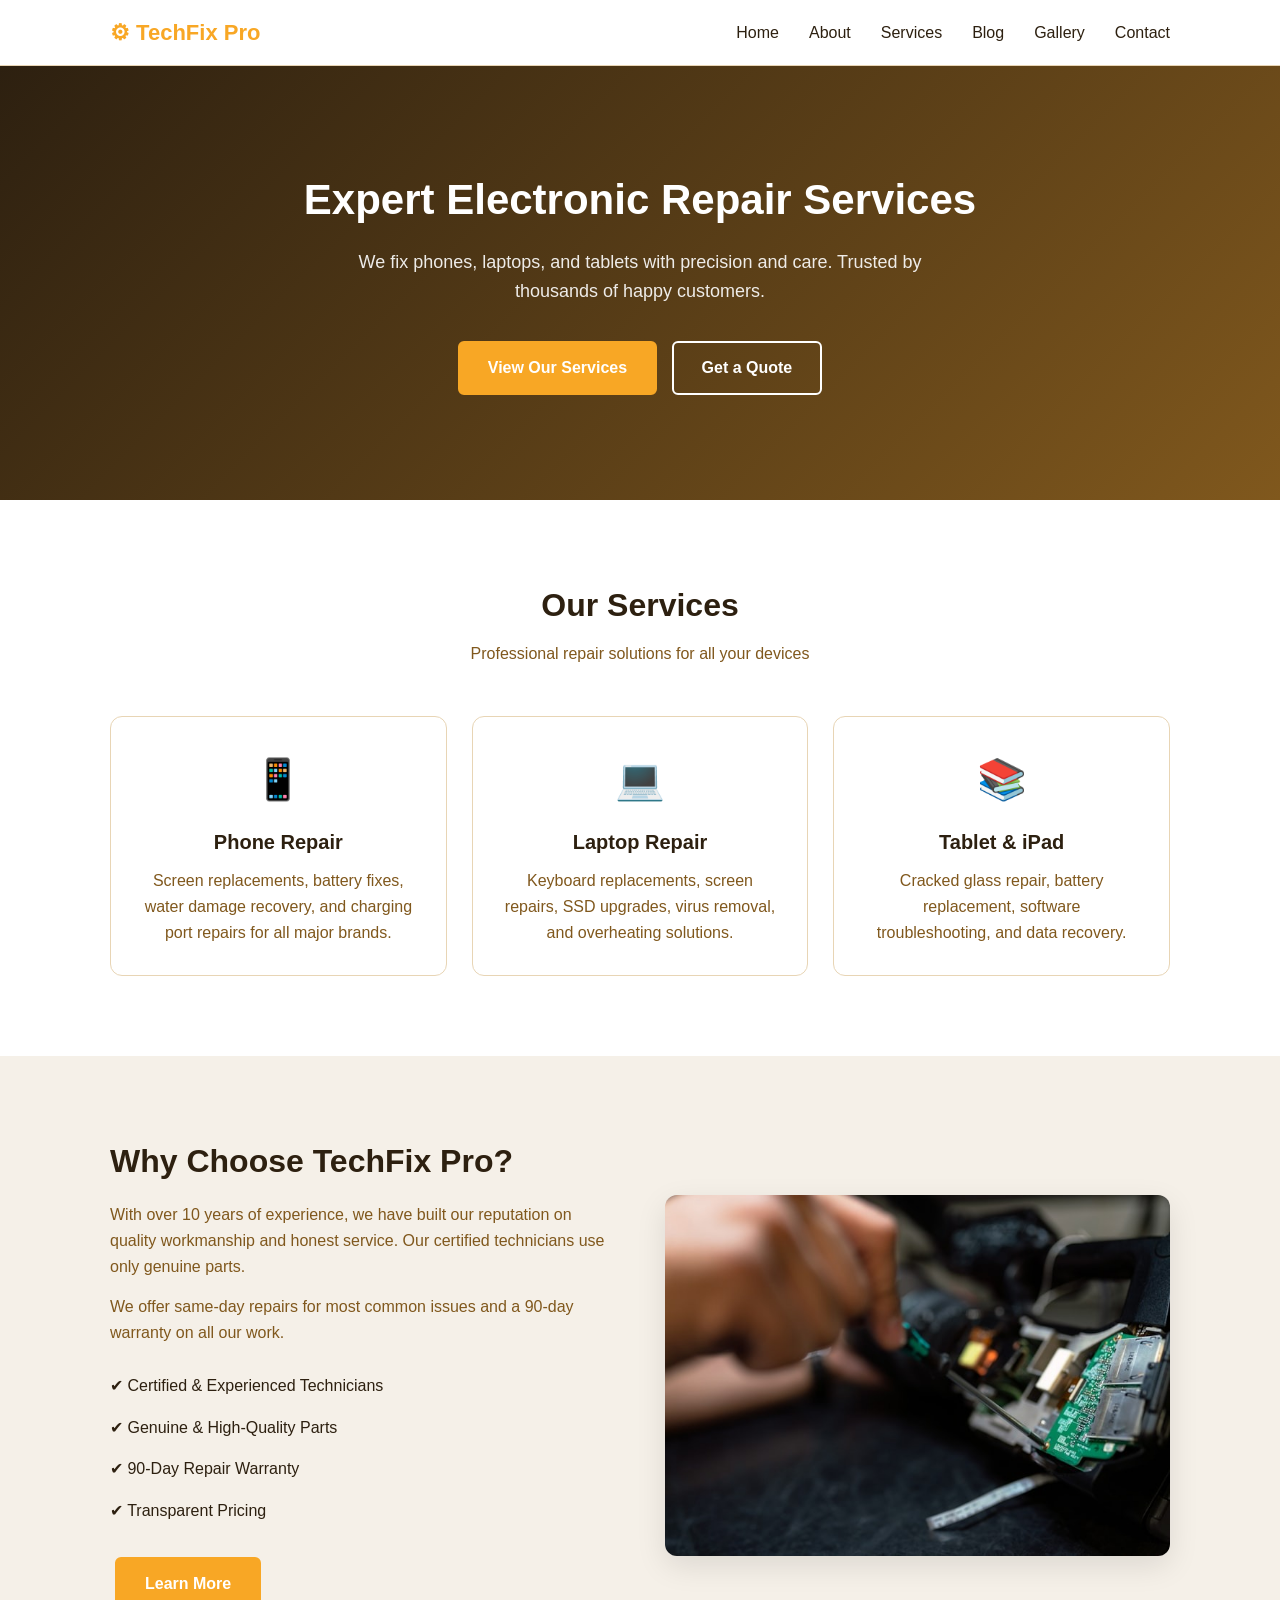
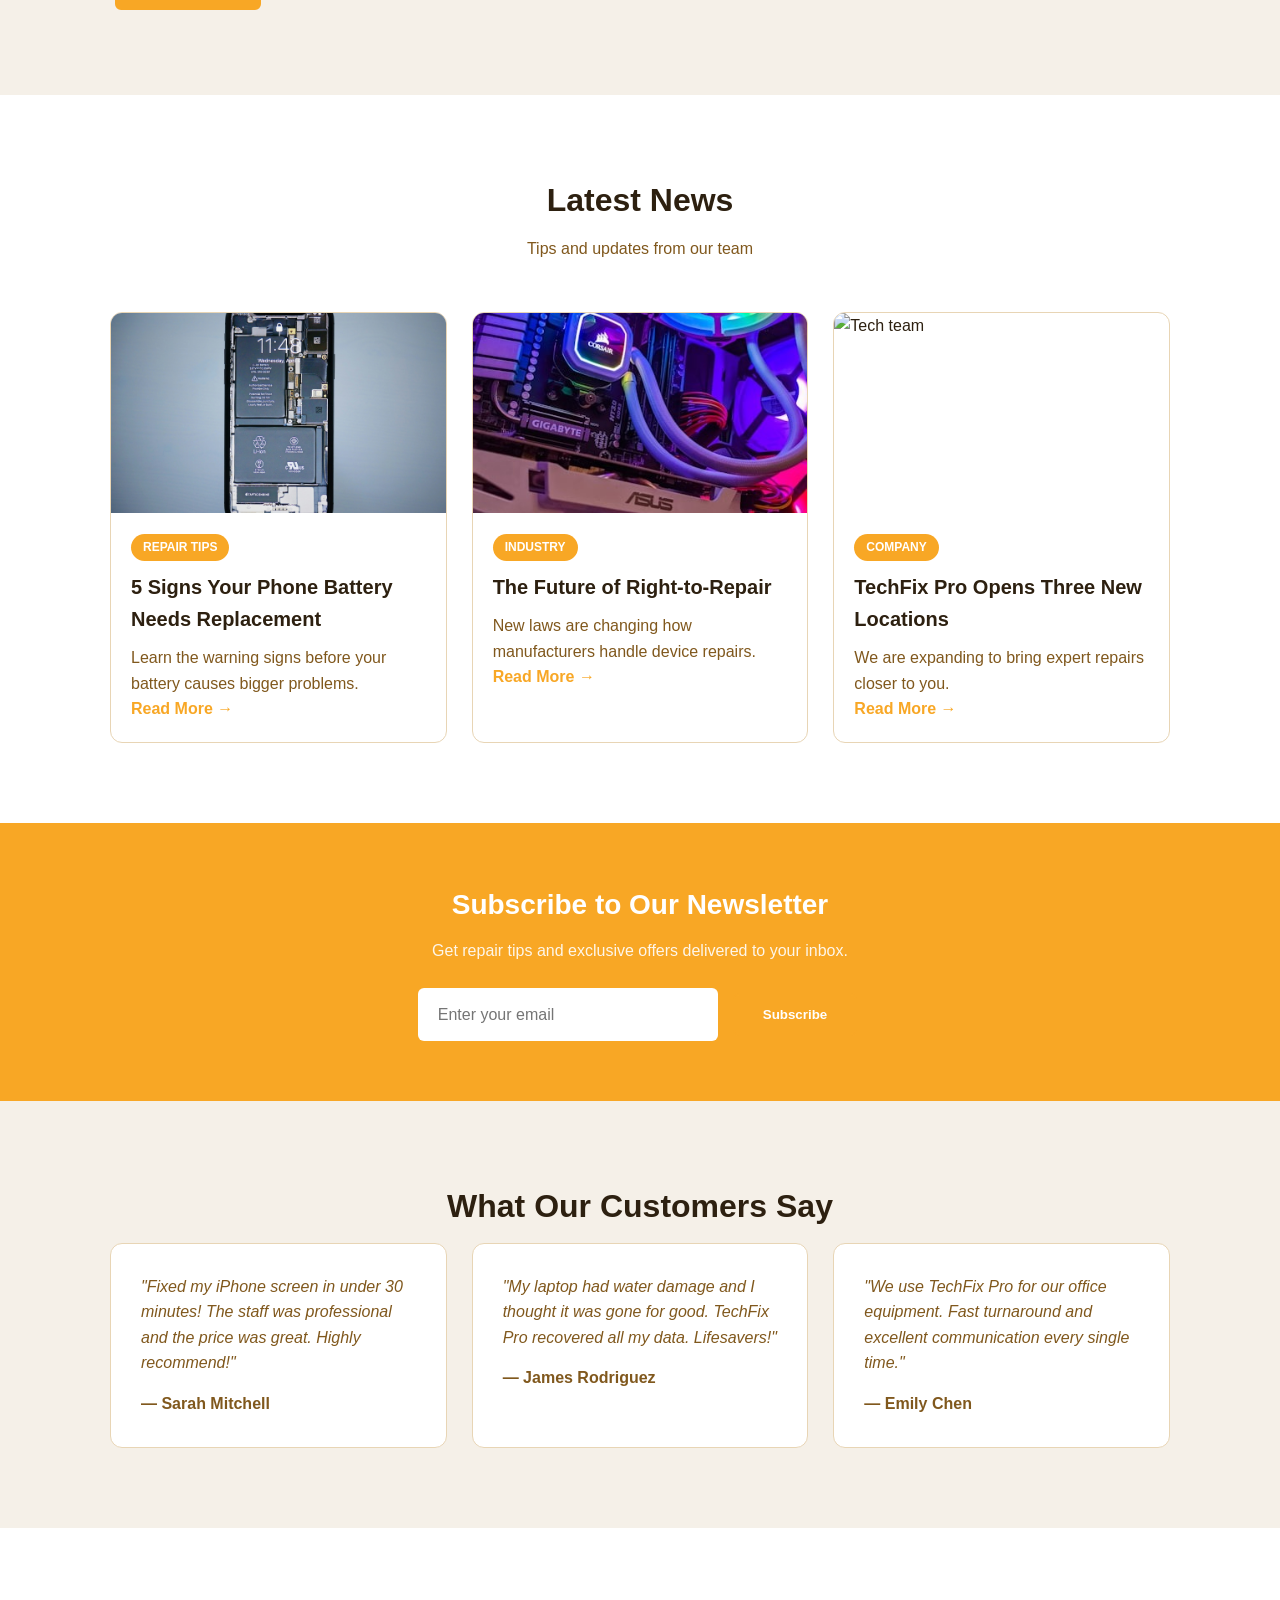
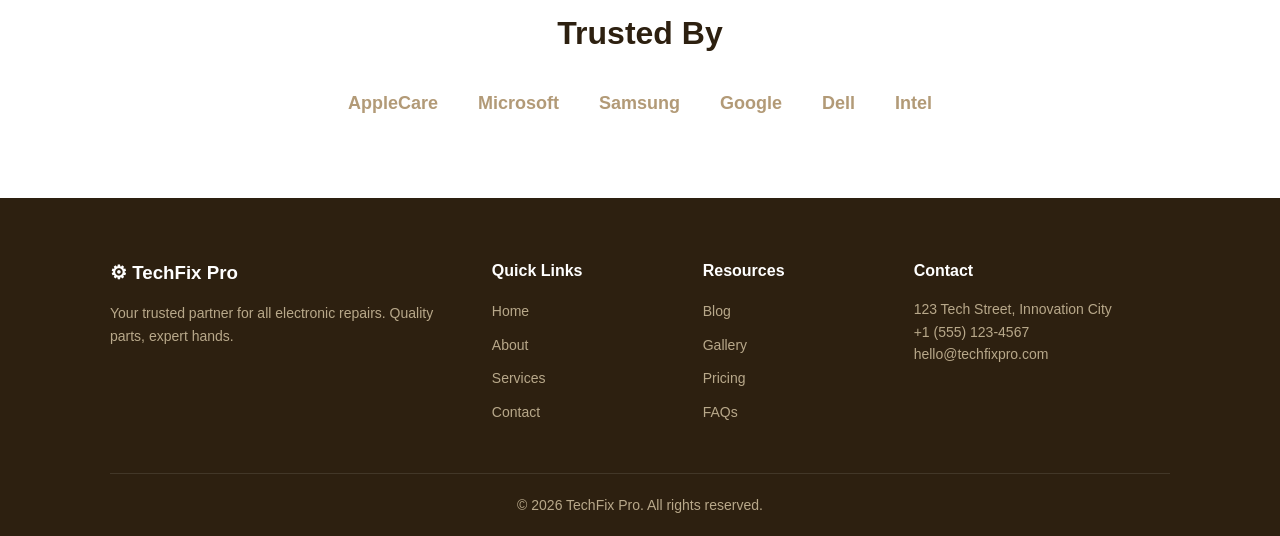
==== commit d1ba9fa0: "Add files via upload" ====
--- a/index.html
+++ b/index.html
@@ -1,3 +1,4 @@
+
 <!DOCTYPE html>
 <html lang="en">
 <head>
@@ -7,8 +8,9 @@
     <link rel="stylesheet" href="style.css">
 </head>
 <body>
-    <!-- Naviagation -->
-     <nav class="navbar">
+
+    <!-- Navigation -->
+    <nav class="navbar">
         <div class="container nav-container">
             <a href="index.html" class="logo">&#9881; TechFix Pro</a>
             <ul class="nav-links">
@@ -20,174 +22,172 @@
                 <li><a href="contact.html">Contact</a></li>
             </ul>
         </div>
-     </nav>
-
-     <!-- Hero Section -->
-      <header class="hero">
+    </nav>
+
+    <!-- Hero Section -->
+    <header class="hero">
         <div class="container">
             <h1>Expert Electronic Repair Services</h1>
-            <p>We fix phones, laptops, and tablets with precision and care. Trusted by thousands of Happy customers</p>
+            <p>We fix phones, laptops, and tablets with precision and care. Trusted by thousands of happy customers.</p>
             <a href="services.html" class="btn">View Our Services</a>
             <a href="contact.html" class="btn btn-outline">Get a Quote</a>
         </div>
-      </header>
-
-      <!-- Services Section -->
-       <section>
+    </header>
+
+    <!-- Services Section -->
+    <section class="section services">
         <div class="container">
             <h2 class="section-title">Our Services</h2>
-            <p class="section-subtitle ">Professional repair solutions for all your devices</p>
-
-            <div class="card">
-                <div class="card-icon">&#128241;</div>
-                <h3>Phone Repair</h3>
-                <p>Screen replacement, battery fixes, water damage recovery, and changing port repairs for all major brands.</p>
-
-
-            </div>
-            <div class="card">
-                <div class="card-icon">&#128187;</div>
-                <h3>Laptop Repair</h3>
-                <p>Keyboards, screens repairs, SSD upgrades,virus removal, and overheating solutions.</p>
-            </p>
-            </div>
-
-            <div class="card">
-                <div class="card-icon">&#128218;</div>
-                <h3>Tablet & ipad</h3>
-                <p>Cracked glass repairs, battery replacements, software troubleshooting, and data recovery</p>
-              </div>    sdeh   
-            </div>
-         </div>
- 
-       <!-- About Section -->
-        <section class="section about-section">
-            <div class="container">
-                <div class="two-col">
-                    <div class="about-text">
-                        <h2>Why Choose TechFix Pro?</h2>
-                        <p>With over 10 years of experience, we have built our reputation on quality workmanship and Honest service. Our certified technicians use only genuine parts</p>
-                        <p>We offer same-day repairs for most common issues and a 90-day warranty on all our work.</p>
-                        <ul class="feacture-list">
-                            <li>&#10004; certified & Experienced technicians</li>
-                            <li>&#10004;Genuine & High Quality</li>
-                            <li>&#10004; 90-Day Repair Warranty</li>
-                            <li>&#10004; Transparent Pricing</li>
-                        </ul>
-                        <a href="about.html" class="btn">Learn More</a>
+            <p class="section-subtitle">Professional repair solutions for all your devices</p>
+
+            <div class="card-grid three-col">
+                <div class="card">
+                    <div class="card-icon">&#128241;</div>
+                    <h3>Phone Repair</h3>
+                    <p>Screen replacements, battery fixes, water damage recovery, and charging port repairs for all major brands.</p>
+                </div>
+                <div class="card">
+                    <div class="card-icon">&#128187;</div>
+                    <h3>Laptop Repair</h3>
+                    <p>Keyboard replacements, screen repairs, SSD upgrades, virus removal, and overheating solutions.</p>
+                </div>
+                <div class="card">
+                    <div class="card-icon">&#128218;</div>
+                    <h3>Tablet & iPad</h3>
+                    <p>Cracked glass repair, battery replacement, software troubleshooting, and data recovery.</p>
+                </div>
+            </div>
+        </div>
+    </section>
+
+    <!-- About Section -->
+    <section class="section about-section">
+        <div class="container">
+            <div class="two-col">
+                <div class="about-text">
+                    <h2>Why Choose TechFix Pro?</h2>
+                    <p>With over 10 years of experience, we have built our reputation on quality workmanship and honest service. Our certified technicians use only genuine parts.</p>
+                    <p>We offer same-day repairs for most common issues and a 90-day warranty on all our work.</p>
+                    <ul class="feature-list">
+                        <li>&#10004; Certified & Experienced Technicians</li>
+                        <li>&#10004; Genuine & High-Quality Parts</li>
+                        <li>&#10004; 90-Day Repair Warranty</li>
+                        <li>&#10004; Transparent Pricing</li>
+                    </ul>
+                    <a href="about.html" class="btn">Learn More</a>
+                </div>
+                <div class="about-image">
+                    <img src="img/screw.jpg" alt="Technician repairing a device">
+                </div>
+            </div>
+        </div>
+    </section>
+
+    <!-- Latest News -->
+    <section class="section">
+        <div class="container">
+            <h2 class="section-title">Latest News</h2>
+            <p class="section-subtitle">Tips and updates from our team</p>
+
+            <div class="card-grid three-col">
+                <article class="card news-card">
+                    <img src="img/battery.jpeg" alt="Phone battery">
+                    <div class="card-body">
+                        <span class="tag">Repair Tips</span>
+                        <h3>5 Signs Your Phone Battery Needs Replacement</h3>
+                        <p>Learn the warning signs before your battery causes bigger problems.</p>
+                        <a href="blog.html">Read More &rarr;</a>
                     </div>
-                    <div class="about-image">
-                        <img src="img/sbj jr.jpg" alt="Technician repairing a device">
+                </article>
+                <article class="card news-card">
+                    <img src="img/laptop1.jpg" alt="Laptop repair">
+                    <div class="card-body">
+                        <span class="tag">Industry</span>
+                        <h3>The Future of Right-to-Repair</h3>
+                        <p>New laws are changing how manufacturers handle device repairs.</p>
+                        <a href="blog.html">Read More &rarr;</a>
                     </div>
-                </div>
-            </div>
-        </section>
-
-        <!-- Latest News -->
-         <section class="latest-news">
-            <div class="container">
-                <h2 class="section-title">Latest News</h2>
-                <p class="section-subtitle">Tips and Updates from our Team</p>
-
-                    <div class="card-grid three-col">
-                    <article class="card news-card">
-                        <img src="img/sbj jr2.jpg" alt="Phone Battery">
-                        <div class="card-body">
-                            <span class="tag">Repair Tips</span>
-                            <h3>5 Signs Your Phone Battery Needs Replacement</h3>
-                            <P>Learn the Warning Signs before your battery causes bigger problems.</P>
-                            <a href="blog.html">Read More &rarr;</a>
-                        </div>
-                    </article>
-                    <article class="card news-card">
-                        <img src="img/sbj jr3.jpg" alt="Laptop repair">
-                        <div>
-                            <span class="tag">Industry</span>
-                            <h3>The Future of Right-to-Repair</h3>
-                            <P>New laws are changing how manufacturer handle device repairs.</P>
-                            <a href="blog.html">Read More &rarr;</a>
-                        </div>
-                    </article>
-                    <article class="card news-card">
-                        <img src="img/sbj jr4.jpg" alt="Tech team">
-                        <div>
-                            <span class="tag">Company</span>
-                            <h3>TechnFix Pro Opens Three New Locations</h3>
-                            <P>We are expanding to bring expert repairs closer to you.</P>
-                            <a href="blog.html">Read More &rarr;</a>
-                        </div>
-                    </article>
-                </div>
-            </div>
-         </section>
-
-         <!-- Newsletter -->
-          <section class="newsletter">
-            <div class="container">
-                <h2>Subscribe to Our Newsletter</h2>
-                <p>Get repairs tips and exclusive offers delivered to your inbox.</p>
-                <form action="#">
-                    <input type="email" name="email" id="email" placeholder="Enter your email" required>
-                    <button type="submit" class="btn">Subscribe</button>
-                </form>
-            </div>
-          </section>
-
-          <!--Testimonals  -->
-          <section class="section testimonial">
-            <div class="container">
-                <h2 class="section-title">What Our Customers say</h2>
-
-                <div class="card-grid three-col">
-                    <div class="card testimonial-card">
-                        <p class="quote">"Fixed my iPhone screen in under 30 minutes! The staff was Professional and the price was great. Highly recommend!"</p>
-                        <p class="author">&mdash; Sarah Mitchell</p>
+                </article>
+                <article class="card news-card">
+                    <img src="img/third.jpg" alt="Tech team">
+                    <div class="card-body">
+                        <span class="tag">Company</span>
+                        <h3>TechFix Pro Opens Three New Locations</h3>
+                        <p>We are expanding to bring expert repairs closer to you.</p>
+                        <a href="blog.html">Read More &rarr;</a>
                     </div>
-                    <div class="card testimonial-card">
-                        <p class="quote">"My Laptop had water damage and I thought it was gone for good. TechFix Pro recovered all my data. Lifesavers!"</p>
-                        <p class="author">&mdash; James Rodriquez</p>
-                    </div>
-                      <div class="card testimonial-card">
-                        <p class="quote">"We use TechFix Pro for our office equipment. Fast turnaround and excellent communication every single time."</p>
-                        <p"author">&mdash; Emily Chen</p>
-                    </div>
-                </div>
-            </div>
-          </section>
-
-          <!-- Cilents -->
-           <section class="section cilents">
-            <div class="container">
-                <h2 class="section-title">Trusted By</h2>
-                <div class="cilent-logos">
-                    <span>AppleCare</span>
-                    <span>Microsoft</span>
-                    <span>Samsung</span>
-                    <span>Google</span>
-                    <span>Dell</span>
-                    <span>Intel</span>
-                </div>
-            </div>
-           </section>
-
-           <!--Footer -->
-           <footer class="footer">
-            <div class="container">
-                <div class="footer-gid">
-                    <div class="footer-brand">
-                        <h3>&#9881; TechFix Pro</h3>
-                        <p>Your trusted partner for all electronic repairs. Quality parts, expert hands</p>
-                    </div>
-                    <div class="footer-links">
-                        <h4>Quicks Links</h4>
-                        <ul>
-                            <li><a href="index.html">Home</a></li>
-                            <li><a href="about.html">About</a></li>
-                            <li><a href="services.html">Services</a></li>
-                            <li><a href="conatct.html">Contact</a></li>
-                        </ul>
-                    </div>
-                    <div class="footer-links">
+                </article>
+            </div>
+        </div>
+    </section>
+
+    <!-- Newsletter -->
+    <section class="newsletter">
+        <div class="container">
+            <h2>Subscribe to Our Newsletter</h2>
+            <p>Get repair tips and exclusive offers delivered to your inbox.</p>
+            <form action="#" method="post">
+                <input type="email" placeholder="Enter your email" required>
+                <button type="submit" class="btn">Subscribe</button>
+            </form>
+        </div>
+    </section>
+
+    <!-- Testimonials -->
+    <section class="section testimonials">
+        <div class="container">
+            <h2 class="section-title">What Our Customers Say</h2>
+
+            <div class="card-grid three-col">
+                <div class="card testimonial-card">
+                    <p class="quote">"Fixed my iPhone screen in under 30 minutes! The staff was professional and the price was great. Highly recommend!"</p>
+                    <p class="author">&mdash; Sarah Mitchell</p>
+                </div>
+                <div class="card testimonial-card">
+                    <p class="quote">"My laptop had water damage and I thought it was gone for good. TechFix Pro recovered all my data. Lifesavers!"</p>
+                    <p class="author">&mdash; James Rodriguez</p>
+                </div>
+                <div class="card testimonial-card">
+                    <p class="quote">"We use TechFix Pro for our office equipment. Fast turnaround and excellent communication every single time."</p>
+                    <p class="author">&mdash; Emily Chen</p>
+                </div>
+            </div>
+        </div>
+    </section>
+
+    <!-- Clients -->
+    <section class="section clients">
+        <div class="container">
+            <h2 class="section-title">Trusted By</h2>
+            <div class="client-logos">
+                <span>AppleCare</span>
+                <span>Microsoft</span>
+                <span>Samsung</span>
+                <span>Google</span>
+                <span>Dell</span>
+                <span>Intel</span>
+            </div>
+        </div>
+    </section>
+
+    <!-- Footer -->
+    <footer class="footer">
+        <div class="container">
+            <div class="footer-grid">
+                <div class="footer-brand">
+                    <h3>&#9881; TechFix Pro</h3>
+                    <p>Your trusted partner for all electronic repairs. Quality parts, expert hands.</p>
+                </div>
+                <div class="footer-links">
+                    <h4>Quick Links</h4>
+                    <ul>
+                        <li><a href="index.html">Home</a></li>
+                        <li><a href="about.html">About</a></li>
+                        <li><a href="services.html">Services</a></li>
+                        <li><a href="contact.html">Contact</a></li>
+                    </ul>
+                </div>
+                <div class="footer-links">
                     <h4>Resources</h4>
                     <ul>
                         <li><a href="blog.html">Blog</a></li>
@@ -202,12 +202,12 @@
                     <p>+1 (555) 123-4567</p>
                     <p>hello@techfixpro.com</p>
                 </div>
-                <div class="footer-bottom">
-                <p>&copy; 2026 TechFix Pro. All rights reserved</p>
-                </div>
-            </div>
-        </footer>
-
+            </div>
+            <div class="footer-bottom">
+                <p>&copy; 2026 TechFix Pro. All rights reserved.</p>
+            </div>
+        </div>
+    </footer>
 
 </body>
 </html>
--- a/style.css
+++ b/style.css
@@ -1,15 +1,16 @@
-/* CSS Variables */
+
+/* ---- CSS Variables ---- */
 :root {
     --primary: #F8A725;
-    --Primary-dark: #c68623;
-    --dark: #2d2010;
+    --primary-dark: #C68623;
+    --dark: #2D2010;
     --gray: #80581D;
-    --Light-gray: #f5f0e8;
+    --light-gray: #f5f0e8;
     --white: #ffffff;
     --border: #e8d5b5;
 }
 
-/* Base Style */
+/* ---- Reset & Base Styles ---- */
 * {
     margin: 0;
     padding: 0;
@@ -20,30 +21,26 @@
     font-family: 'Segoe UI', Tahoma, Geneva, Verdana, sans-serif;
     color: var(--dark);
     line-height: 1.6;
-
 }
 
 img {
     max-width: 100%;
     display: block;
-
 }
 
 a {
     text-decoration: none;
     color: inherit;
-
-}
-
-/* Containers */
+}
+
+/* ---- Container ---- */
 .container {
     max-width: 1100px;
     margin: 0 auto;
     padding: 0 20px;
-
-}
-
-/* Buttons */
+}
+
+/* ---- Buttons ---- */
 .btn {
     display: inline-block;
     padding: 12px 28px;
@@ -56,26 +53,22 @@
 }
 
 .btn:hover {
-    background: var(--Primary-dark);
-    border-color: var(--Primary-dark);
-
+    background: var(--primary-dark);
+    border-color: var(--primary-dark);
 }
 
 .btn-outline {
     background: transparent;
     color: var(--white);
     border: 2px solid var(--white);
-
 }
 
 .btn-outline:hover {
     background: var(--white);
     color: var(--dark);
-
-
-}
-
-/* Navigation */
+}
+
+/* ---- Navigation ---- */
 .navbar {
     background: var(--white);
     border-bottom: 1px solid var(--border);
@@ -101,21 +94,20 @@
 }
 
 .nav-links a {
-
+    color: var(--dark);
     font-weight: 500;
-    color: var(--dark);
 }
 
 .nav-links a:hover {
     color: var(--primary);
 }
 
-/* Hero Section */
+/* ---- Hero Section ---- */
 .hero {
     background: linear-gradient(135deg, var(--dark) 0%, var(--gray) 100%);
     color: var(--white);
+    text-align: center;
     padding: 100px 20px;
-    text-align: center;
 }
 
 .hero h1 {
@@ -125,34 +117,29 @@
 
 .hero p {
     font-size: 18px;
-    margin-bottom: 30px;
     max-width: 600px;
     margin: 0 auto 30px;
     opacity: 0.9;
-
-}
-
-/* Section */
-section {
-    padding: 80px 0px;
-
-
+}
+
+/* ---- Section Styles ---- */
+.section {
+    padding: 80px 0;
 }
 
 .section-title {
     text-align: center;
+    font-size: 32px;
     margin-bottom: 10px;
-    font-size: 32px;
 }
 
 .section-subtitle {
     text-align: center;
+    color: var(--gray);
     margin-bottom: 50px;
-
-    color: var(--gray);
-}
-
-/* Card Grid */
+}
+
+/* ---- Card Grid ---- */
 .card-grid {
     display: grid;
     gap: 25px;
@@ -166,8 +153,7 @@
     grid-template-columns: repeat(2, 1fr);
 }
 
-/* ----- Cards ----- */
-
+/* ---- Cards ---- */
 .card {
     background: var(--white);
     border: 1px solid var(--border);
@@ -194,8 +180,7 @@
     color: var(--gray);
 }
 
-/* ----- News Cards ----- */
-
+/* ---- News Cards ---- */
 .news-card {
     padding: 0;
     overflow: hidden;
@@ -232,8 +217,7 @@
     font-weight: 600;
 }
 
-/* ----- About Section ----- */
-
+/* ---- About Section ---- */
 .about-section {
     background: var(--light-gray);
 }
@@ -267,7 +251,7 @@
 
 .about-image img {
     border-radius: 12px;
-    box-shadow: 0 10px 30px rgba(0, 0, 0, 0.1);
+    box-shadow: 0 10px 30px rgba(0,0,0,0.1);
 }
 
 /* ---- Newsletter ---- */
@@ -318,8 +302,6 @@
     margin-bottom: 15px;
 }
 
-.quote {}
-
 .author {
     font-weight: 700;
     color: var(--primary-dark);
@@ -359,8 +341,7 @@
     margin-bottom: 40px;
 }
 
-.footer h3,
-.footer h4 {
+.footer h3, .footer h4 {
     margin-bottom: 15px;
 }
 
@@ -387,52 +368,7 @@
 }
 
 .footer-bottom {
-    border-top: 1px solid rgba(255, 255, 255, 0.1);
-    padding-top: 20px;
-}
-
-.footer-grid {
-    display: grid;
-    grid-template-columns: 2fr 1fr 1fr 1.5fr;
-    gap: 40px;
-    margin-bottom: 40px;
-}
-
-.footer h3,
-.footer h4 {
-    margin-bottom: 15px;
-}
-
-.footer p {
-    color: #b8a88a;
-    font-size: 14px;
-}
-
-.footer-links ul {
-    list-style: none;
-}
-
-.footer-links li {
-    margin-bottom: 8px;
-}
-
-.footer-links a {
-    color: #b8a88a;
-    font-size: 14px;
-}
-
-.footer-links a:hover {
-    color: var(--primary);
-}
-
-.footer-bottom {
-    border-top: 1px solid rgba(255, 255, 255, 0.1);
-    padding-top: 20px;
-}
-
-
-.footer-bottom {
-    border-top: 1px solid rgba(255, 255, 255, 0.1);
+    border-top: 1px solid rgba(255,255,255,0.1);
     padding-top: 20px;
     text-align: center;
 }
@@ -465,8 +401,7 @@
 
 .service-detail h2 {
     font-size: 26px;
-
-    margin-bottom: 15px
+    margin-bottom: 15px;
 }
 
 .service-detail p {
@@ -485,7 +420,7 @@
 }
 
 .detail-list li::before {
-    content: "✦  ";
+    content: "¹4  ";
     color: var(--primary);
 }
 
@@ -601,10 +536,7 @@
 .sidebar h3 {
     margin-bottom: 15px;
     padding-bottom: 10px;
-}
-
-.sidebar h3 {
-    color: var(--primary);
+    border-bottom: 2px solid var(--light-gray);
 }
 
 .sidebar ul {
@@ -715,14 +647,6 @@
     padding: 20px;
 }
 
-/* ---- FAQ ---- */
-.faq-item {
-    background: var(--light-gray);
-    border-radius: 10px;
-    margin-bottom: 15px;
-    padding: 20px;
-}
-
 .faq-item h3 {
     font-size: 16px;
     margin-bottom: 10px;
@@ -734,9 +658,9 @@
     font-size: 14px;
 }
 
-/* =============================================
+/* ============================================
    Responsive Design (Mobile)
-   ============================================= */
+   ============================================ */
 
 @media (max-width: 768px) {
     .nav-links {
@@ -778,784 +702,4 @@
     .form-row {
         grid-template-columns: 1fr;
     }
-}/* CSS Variables */
-:root {
-    --primary: #F8A725;
-    --Primary-dark: #c68623;
-    --dark: #2d2010;
-    --gray: #80581D;
-    --Light-gray: #f5f0e8;
-    --white: #ffffff;
-    --border: #e8d5b5;
-}
-
-/* Base Style */
-* {
-    margin: 0;
-    padding: 0;
-    box-sizing: border-box;
-}
-
-body {
-    font-family: 'Segoe UI', Tahoma, Geneva, Verdana, sans-serif;
-    color: var(--dark);
-    line-height: 1.6;
-
-}
-
-img {
-    max-width: 100%;
-    display: block;
-
-}
-
-a {
-    text-decoration: none;
-    color: inherit;
-
-}
-
-/* Containers */
-.container {
-    max-width: 1100px;
-    margin: 0 auto;
-    padding: 0 20px;
-
-}
-
-/* Buttons */
-.btn {
-    display: inline-block;
-    padding: 12px 28px;
-    background: var(--primary);
-    color: var(--white);
-    border-radius: 6px;
-    font-weight: 600;
-    border: 2px solid var(--primary);
-    margin: 5px;
-}
-
-.btn:hover {
-    background: var(--Primary-dark);
-    border-color: var(--Primary-dark);
-
-}
-
-.btn-outline {
-    background: transparent;
-    color: var(--white);
-    border: 2px solid var(--white);
-
-}
-
-.btn-outline:hover {
-    background: var(--white);
-    color: var(--dark);
-
-
-}
-
-/* Navigation */
-.navbar {
-    background: var(--white);
-    border-bottom: 1px solid var(--border);
-    padding: 15px 0;
-}
-
-.nav-container {
-    display: flex;
-    justify-content: space-between;
-    align-items: center;
-}
-
-.logo {
-    font-size: 22px;
-    font-weight: 800;
-    color: var(--primary);
-}
-
-.nav-links {
-    list-style: none;
-    display: flex;
-    gap: 30px;
-}
-
-.nav-links a {
-
-    font-weight: 500;
-    color: var(--dark);
-}
-
-.nav-links a:hover {
-    color: var(--primary);
-}
-
-/* Hero Section */
-.hero {
-    background: linear-gradient(135deg, var(--dark) 0%, var(--gray) 100%);
-    color: var(--white);
-    padding: 100px 20px;
-    text-align: center;
-}
-
-.hero h1 {
-    font-size: 42px;
-    margin-bottom: 15px;
-}
-
-.hero p {
-    font-size: 18px;
-    margin-bottom: 30px;
-    max-width: 600px;
-    margin: 0 auto 30px;
-    opacity: 0.9;
-
-}
-
-/* Section */
-section {
-    padding: 80px 0px;
-
-
-}
-
-.section-title {
-    text-align: center;
-    margin-bottom: 10px;
-    font-size: 32px;
-}
-
-.section-subtitle {
-    text-align: center;
-    margin-bottom: 50px;
-
-    color: var(--gray);
-}
-
-/* Card Grid */
-.card-grid {
-    display: grid;
-    gap: 25px;
-}
-
-.three-col {
-    grid-template-columns: repeat(3, 1fr);
-}
-
-.two-col {
-    grid-template-columns: repeat(2, 1fr);
-}
-
-/* ----- Cards ----- */
-
-.card {
-    background: var(--white);
-    border: 1px solid var(--border);
-    border-radius: 12px;
-    padding: 30px;
-    text-align: center;
-}
-
-.card:hover {
-    box-shadow: 0 5px 20px rgba(45, 32, 16, 0.1);
-}
-
-.card-icon {
-    font-size: 40px;
-    margin-bottom: 15px;
-}
-
-.card h3 {
-    font-size: 20px;
-    margin-bottom: 10px;
-}
-
-.card p {
-    color: var(--gray);
-}
-
-/* ----- News Cards ----- */
-
-.news-card {
-    padding: 0;
-    overflow: hidden;
-    text-align: left;
-}
-
-.news-card img {
-    width: 100%;
-    height: 200px;
-    object-fit: cover;
-}
-
-.card-body {
-    padding: 20px;
-}
-
-.tag {
-    display: inline-block;
-    background: var(--primary);
-    color: var(--white);
-    padding: 4px 12px;
-    border-radius: 20px;
-    font-size: 12px;
-    font-weight: 600;
-    text-transform: uppercase;
-}
-
-.card-body h3 {
-    margin: 10px 0;
-}
-
-.card-body a {
-    color: var(--primary);
-    font-weight: 600;
-}
-
-/* ----- About Section ----- */
-
-.about-section {
-    background: var(--light-gray);
-}
-
-.two-col {
-    display: grid;
-    grid-template-columns: 1fr 1fr;
-    gap: 50px;
-    align-items: center;
-}
-
-.about-text h2 {
-    font-size: 32px;
-    margin-bottom: 15px;
-}
-
-.about-text p {
-    color: var(--gray);
-    margin-bottom: 15px;
-}
-
-.feature-list {
-    list-style: none;
-    margin: 20px 0;
-}
-
-.feature-list li {
-    padding: 8px 0;
-    color: var(--dark);
-}
-
-.about-image img {
-    border-radius: 12px;
-    box-shadow: 0 10px 30px rgba(0, 0, 0, 0.1);
-}
-
-/* ---- Newsletter ---- */
-.newsletter {
-    background: var(--primary);
-    color: var(--white);
-    text-align: center;
-    padding: 60px 20px;
-}
-
-.newsletter h2 {
-    font-size: 28px;
-    margin-bottom: 10px;
-}
-
-.newsletter p {
-    margin-bottom: 25px;
-    opacity: 0.9;
-}
-
-.newsletter form {
-    display: flex;
-    justify-content: center;
-    gap: 10px;
-    flex-wrap: wrap;
-}
-
-.newsletter input {
-    padding: 12px 20px;
-    border: none;
-    border-radius: 6px;
-    width: 300px;
-    font-size: 16px;
-}
-
-/* ---- Testimonials ---- */
-.testimonials {
-    background: var(--light-gray);
-}
-
-.testimonial-card {
-    text-align: left;
-}
-
-.quote {
-    font-style: italic;
-    color: var(--dark);
-    margin-bottom: 15px;
-}
-
-.quote {}
-
-.author {
-    font-weight: 700;
-    color: var(--primary-dark);
-}
-
-/* ---- Clients ---- */
-.clients {
-    text-align: center;
-}
-
-.client-logos {
-    display: flex;
-    justify-content: center;
-    gap: 40px;
-    flex-wrap: wrap;
-    margin-top: 30px;
-}
-
-.client-logos span {
-    font-size: 18px;
-    font-weight: 700;
-    color: var(--gray);
-    opacity: 0.6;
-}
-
-/* ---- Footer ---- */
-.footer {
-    background: var(--dark);
-    color: var(--white);
-    padding: 60px 0 20px;
-}
-
-.footer-grid {
-    display: grid;
-    grid-template-columns: 2fr 1fr 1fr 1.5fr;
-    gap: 40px;
-    margin-bottom: 40px;
-}
-
-.footer h3,
-.footer h4 {
-    margin-bottom: 15px;
-}
-
-.footer p {
-    color: #b8a88a;
-    font-size: 14px;
-}
-
-.footer-links ul {
-    list-style: none;
-}
-
-.footer-links li {
-    margin-bottom: 8px;
-}
-
-.footer-links a {
-    color: #b8a88a;
-    font-size: 14px;
-}
-
-.footer-links a:hover {
-    color: var(--primary);
-}
-
-.footer-bottom {
-    border-top: 1px solid rgba(255, 255, 255, 0.1);
-    padding-top: 20px;
-}
-
-.footer-grid {
-    display: grid;
-    grid-template-columns: 2fr 1fr 1fr 1.5fr;
-    gap: 40px;
-    margin-bottom: 40px;
-}
-
-.footer h3,
-.footer h4 {
-    margin-bottom: 15px;
-}
-
-.footer p {
-    color: #b8a88a;
-    font-size: 14px;
-}
-
-.footer-links ul {
-    list-style: none;
-}
-
-.footer-links li {
-    margin-bottom: 8px;
-}
-
-.footer-links a {
-    color: #b8a88a;
-    font-size: 14px;
-}
-
-.footer-links a:hover {
-    color: var(--primary);
-}
-
-.footer-bottom {
-    border-top: 1px solid rgba(255, 255, 255, 0.1);
-    padding-top: 20px;
-}
-
-
-.footer-bottom {
-    border-top: 1px solid rgba(255, 255, 255, 0.1);
-    padding-top: 20px;
-    text-align: center;
-}
-
-/* ---- Page Header (for inner pages) ---- */
-.page-header {
-    background: var(--dark);
-    color: var(--white);
-    text-align: center;
-    padding: 100px 20px 60px;
-}
-
-.page-header h1 {
-    font-size: 36px;
-    margin-bottom: 10px;
-}
-
-.page-header p {
-    color: #b8a88a;
-}
-
-/* ---- Services Page ---- */
-.service-detail {
-    padding: 60px 0;
-}
-
-.service-detail:nth-child(even) {
-    background: var(--light-gray);
-}
-
-.service-detail h2 {
-    font-size: 26px;
-
-    margin-bottom: 15px
-}
-
-.service-detail p {
-    color: var(--gray);
-    margin-bottom: 15px;
-}
-
-.detail-list {
-    list-style: none;
-    margin: 15px 0 25px;
-}
-
-.detail-list li {
-    padding: 6px 0;
-    color: var(--dark);
-}
-
-.detail-list li::before {
-    content: "✦  ";
-    color: var(--primary);
-}
-
-.price-tag {
-    display: inline-block;
-    background: var(--primary);
-    color: var(--white);
-    padding: 6px 16px;
-    border-radius: 20px;
-    font-weight: 700;
-    font-size: 14px;
-    margin-bottom: 15px;
-}
-
-/* ---- Pricing Cards ---- */
-.pricing-grid {
-    display: grid;
-    grid-template-columns: repeat(3, 1fr);
-    gap: 25px;
-    margin-top: 40px;
-}
-
-.pricing-card {
-    background: var(--white);
-    border: 2px solid var(--border);
-    border-radius: 12px;
-    padding: 35px 25px;
-    text-align: center;
-}
-
-.pricing-card.featured {
-    border-color: var(--primary);
-    position: relative;
-}
-
-.featured-badge {
-    position: absolute;
-    top: -12px;
-    left: 50%;
-    transform: translateX(-50%);
-    background: var(--primary);
-    color: var(--white);
-    padding: 5px 15px;
-    border-radius: 20px;
-    font-size: 12px;
-    font-weight: 700;
-}
-
-.pricing-card .price {
-    font-size: 36px;
-    font-weight: 800;
-    color: var(--primary);
-}
-
-.pricing-card .price span {
-    font-size: 16px;
-    color: var(--gray);
-    font-weight: 400;
-}
-
-.pricing-features {
-    list-style: none;
-    text-align: left;
-    margin: 20px 0;
-}
-
-.pricing-features li {
-    padding: 10px 0;
-    border-bottom: 1px solid var(--border);
-    font-size: 14px;
-}
-
-/* ---- Blog Page ---- */
-.blog-grid {
-    display: grid;
-    grid-template-columns: 2fr 1fr;
-    gap: 40px;
-}
-
-.blog-posts {
-    display: grid;
-    gap: 30px;
-}
-
-.blog-post {
-    display: grid;
-    grid-template-columns: 1fr 2fr;
-    gap: 20px;
-    background: var(--white);
-    border: 1px solid var(--border);
-    border-radius: 12px;
-    overflow: hidden;
-}
-
-.blog-post img {
-    width: 100%;
-    height: 100%;
-    object-fit: cover;
-}
-
-.blog-post-content {
-    padding: 20px;
-}
-
-.sidebar {
-    background: var(--white);
-    border: 1px solid var(--border);
-    border-radius: 12px;
-    padding: 25px;
-    height: fit-content;
-}
-
-.sidebar h3 {
-    margin-bottom: 15px;
-    padding-bottom: 10px;
-}
-
-.sidebar h3 {
-    color: var(--primary);
-}
-
-.sidebar ul {
-    list-style: none;
-}
-
-.sidebar li {
-    padding: 8px 0;
-    border-bottom: 1px solid var(--light-gray);
-}
-
-.sidebar a {
-    color: var(--gray);
-    font-size: 14px;
-}
-
-.sidebar a:hover {
-    color: var(--primary);
-}
-
-/* ---- Gallery Page ---- */
-.gallery-grid {
-    display: grid;
-    grid-template-columns: repeat(3, 1fr);
-    gap: 15px;
-}
-
-.gallery-item {
-    border-radius: 10px;
-    overflow: hidden;
-}
-
-.gallery-item img {
-    width: 100%;
-    height: 220px;
-    object-fit: cover;
-}
-
-.gallery-item.wide {
-    grid-column: span 2;
-}
-
-/* ---- Contact Page ---- */
-.contact-grid {
-    display: grid;
-    grid-template-columns: 1fr 1.3fr;
-    gap: 40px;
-}
-
-.contact-info-box {
-    background: var(--white);
-    border: 1px solid var(--border);
-    border-radius: 12px;
-    padding: 25px;
-    margin-bottom: 20px;
-}
-
-.contact-info-box h3 {
-    margin-bottom: 10px;
-    color: var(--primary);
-}
-
-.contact-form {
-    background: var(--white);
-    border: 1px solid var(--border);
-    border-radius: 12px;
-    padding: 35px;
-}
-
-.form-group {
-    margin-bottom: 20px;
-}
-
-.form-group label {
-    display: block;
-    margin-bottom: 6px;
-    font-weight: 600;
-    font-size: 14px;
-}
-
-.form-group input,
-.form-group textarea,
-.form-group select {
-    width: 100%;
-    padding: 12px;
-    border: 1px solid var(--border);
-    border-radius: 6px;
-    font-size: 15px;
-    font-family: inherit;
-}
-
-.form-group textarea {
-    min-height: 120px;
-    resize: vertical;
-}
-
-.form-row {
-    display: grid;
-    grid-template-columns: 1fr 1fr;
-    gap: 15px;
-}
-
-/* ---- FAQ ---- */
-.faq-item {
-    background: var(--light-gray);
-    border-radius: 10px;
-    margin-bottom: 15px;
-    padding: 20px;
-}
-
-/* ---- FAQ ---- */
-.faq-item {
-    background: var(--light-gray);
-    border-radius: 10px;
-    margin-bottom: 15px;
-    padding: 20px;
-}
-
-.faq-item h3 {
-    font-size: 16px;
-    margin-bottom: 10px;
-    color: var(--dark);
-}
-
-.faq-item p {
-    color: var(--gray);
-    font-size: 14px;
-}
-
-/* =============================================
-   Responsive Design (Mobile)
-   ============================================= */
-
-@media (max-width: 768px) {
-    .nav-links {
-        display: none;
-    }
-
-    .hero h1 {
-        font-size: 28px;
-    }
-
-    .three-col,
-    .two-col,
-    .pricing-grid,
-    .gallery-grid,
-    .blog-grid,
-    .contact-grid,
-    .footer-grid {
-        grid-template-columns: 1fr;
-    }
-
-    .blog-post {
-        grid-template-columns: 1fr;
-    }
-
-    .newsletter form {
-        flex-direction: column;
-        align-items: center;
-    }
-
-    .newsletter input {
-        width: 100%;
-        max-width: 300px;
-    }
-
-    .client-logos {
-        gap: 20px;
-    }
-
-    .form-row {
-        grid-template-columns: 1fr;
-    }
 }
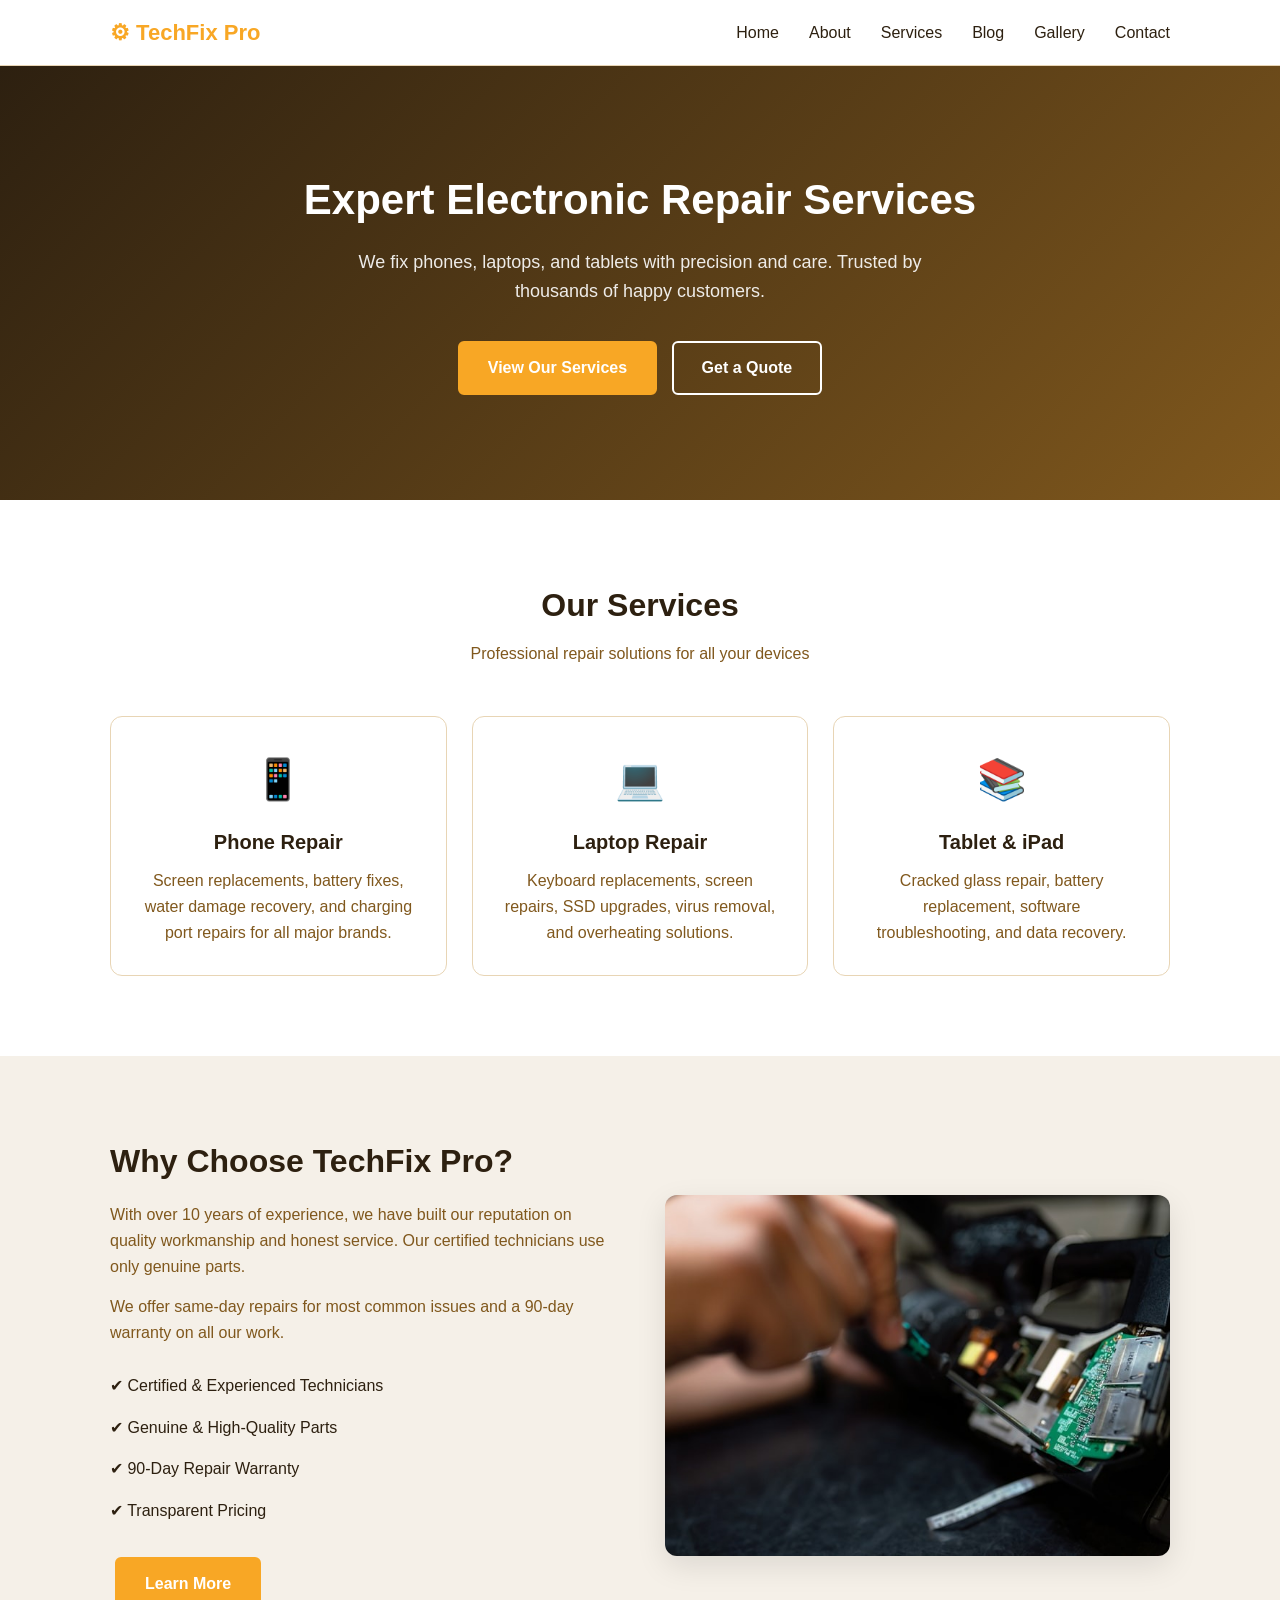
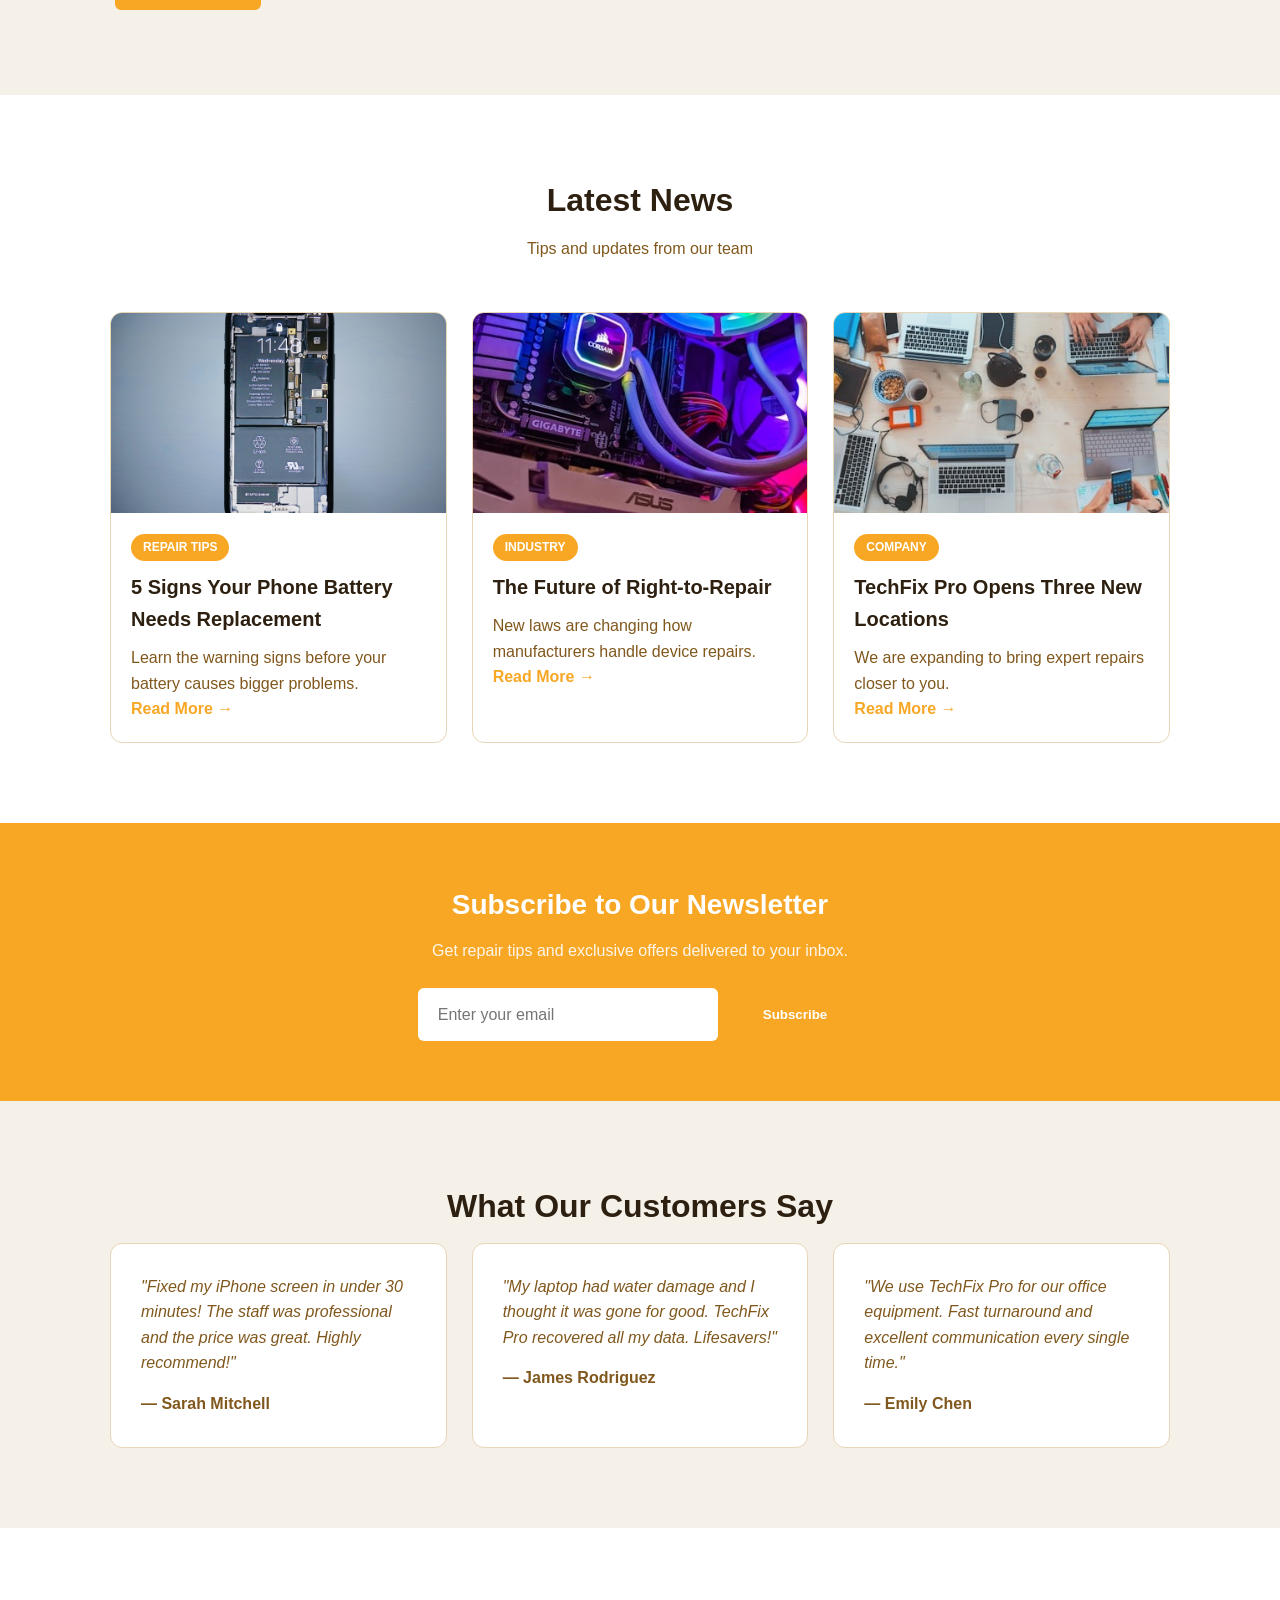
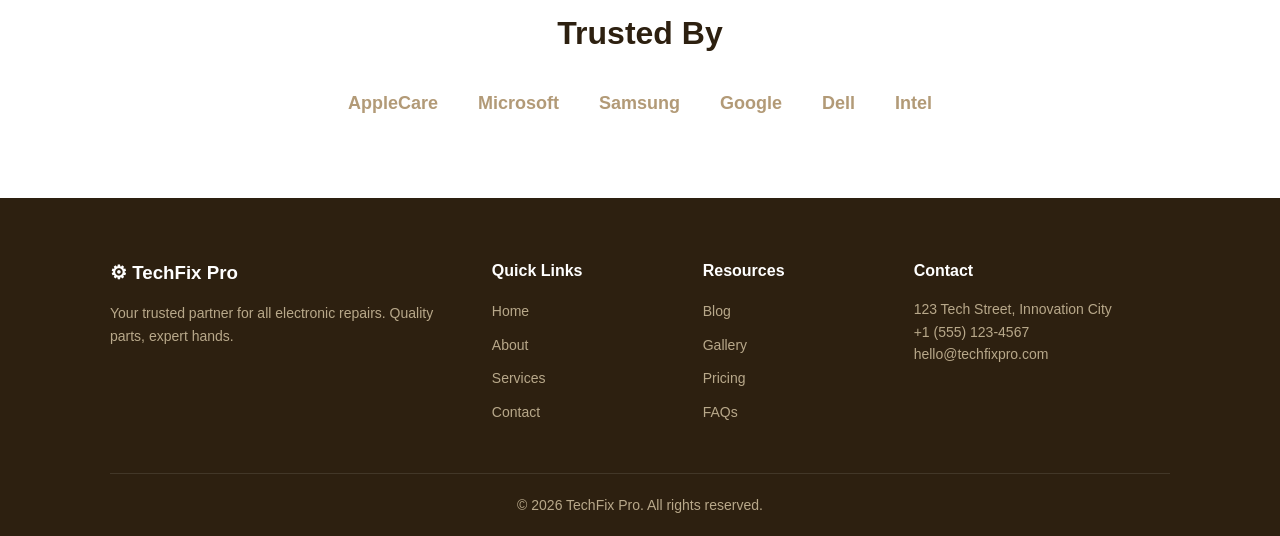
==== commit e80ca657: "Add files via upload" ====
--- a/index.html
+++ b/index.html
@@ -109,7 +109,7 @@
                     </div>
                 </article>
                 <article class="card news-card">
-                    <img src="img/third.jpg" alt="Tech team">
+                    <img src="img/sbj jr4.jpg" alt="Tech team">
                     <div class="card-body">
                         <span class="tag">Company</span>
                         <h3>TechFix Pro Opens Three New Locations</h3>
